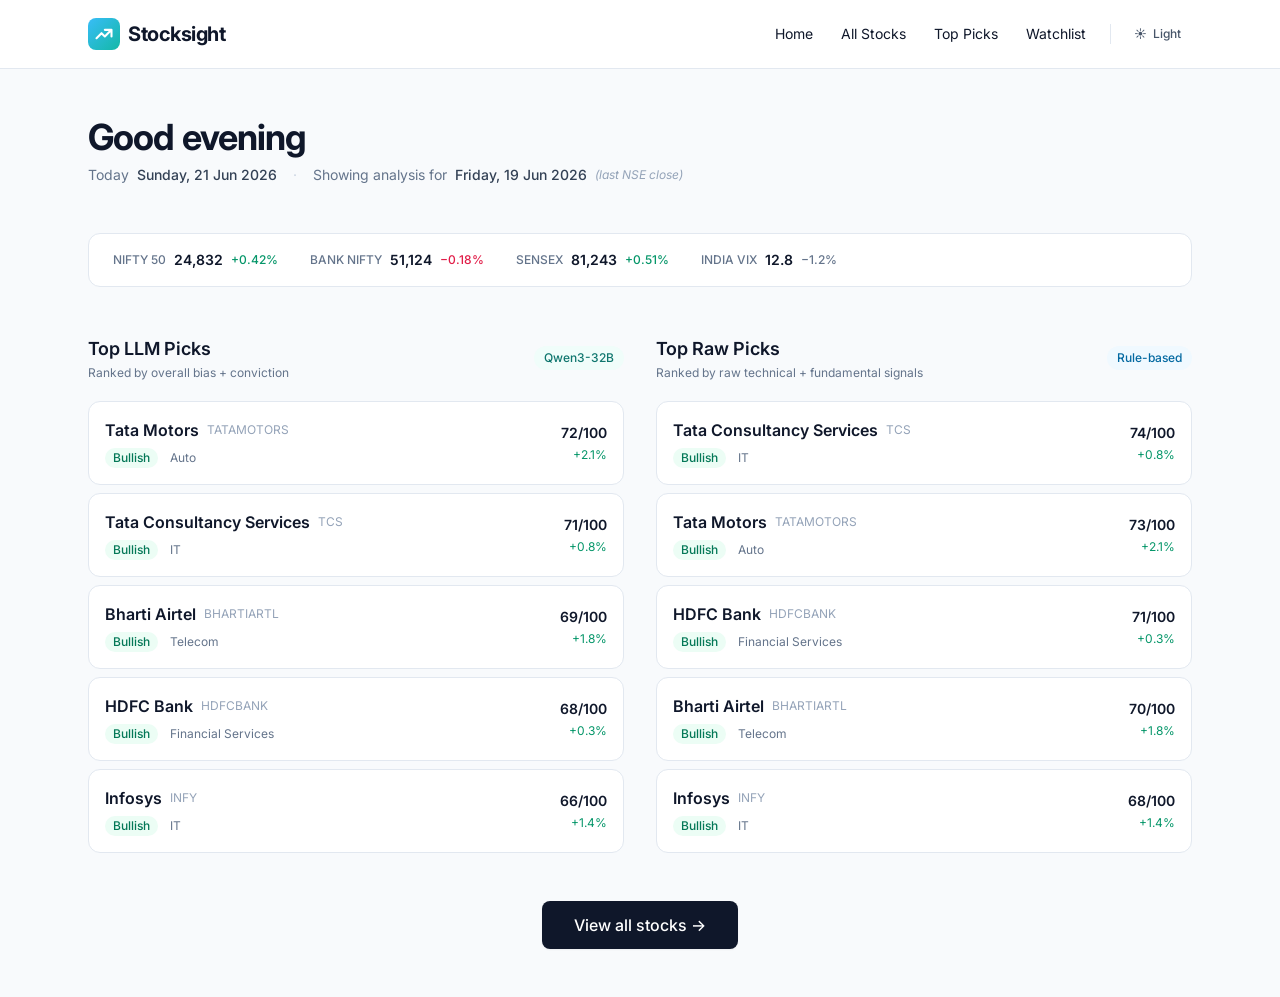
==== frontend/styles/stock-analyzer-mock.html @ 0958caf1 "added api doc for backend, mock frontend, news rss feed added" ====
<!DOCTYPE html>
<html lang="en">
<head>
    <meta charset="UTF-8">
    <meta name="viewport" content="width=device-width, initial-scale=1.0">
    <title>Stocksight — Indian Stock Analysis</title>
    <!-- Tailwind Play CDN, vendored locally so the page never depends on the network at runtime.
         A remote CDN that fails to load (offline / ad-blocker / hiccup) makes every utility class
         a no-op and the whole page renders unstyled. Local file = always available; the onerror
         falls back to the remote CDN only if the vendored copy is ever missing. -->
    <script src="vendor/tailwind.play.js"
            onerror="this.onerror=null;var s=document.createElement('script');s.src='https://cdn.tailwindcss.com';document.head.appendChild(s);"></script>
    <link href="https://fonts.googleapis.com/css2?family=Inter:wght@400;500;600;700;800&display=swap" rel="stylesheet">
    <style>
        body { font-family: 'Inter', -apple-system, BlinkMacSystemFont, sans-serif; transition: background-color 0.2s ease, color 0.2s ease; }
        .drawer-enter { transform: translateX(100%); }
        .drawer-active { transform: translateX(0); transition: transform 0.25s ease-out; }
        ::-webkit-scrollbar { width: 6px; }
        ::-webkit-scrollbar-thumb { background: #cbd5e1; border-radius: 3px; }

        /* ============================================================
           THEME: DARK
           ============================================================ */
        body.dark { background-color: #0b1220 !important; color: #e2e8f0 !important; }
        body.dark .bg-white          { background-color: #161e2e !important; }
        body.dark .bg-slate-50       { background-color: #0b1220 !important; }
        body.dark .bg-slate-50\/50   { background-color: #161e2e !important; }
        body.dark .bg-slate-100      { background-color: #1e293b !important; }
        body.dark .bg-sky-50         { background-color: rgba(14,165,233,.10) !important; }
        body.dark .bg-sky-50\/50     { background-color: rgba(14,165,233,.06) !important; }
        body.dark .bg-teal-50        { background-color: rgba(20,184,166,.10) !important; }
        body.dark .bg-emerald-50     { background-color: rgba(16,185,129,.12) !important; }
        body.dark .bg-emerald-50\/60 { background-color: rgba(16,185,129,.08) !important; }
        body.dark .bg-rose-50        { background-color: rgba(244,63,94,.12) !important; }
        body.dark .bg-rose-50\/60    { background-color: rgba(244,63,94,.08) !important; }
        body.dark .bg-amber-50       { background-color: rgba(251,191,36,.12) !important; }
        body.dark .bg-amber-50\/50   { background-color: rgba(251,191,36,.08) !important; }
        body.dark .bg-gradient-to-br.from-sky-50, body.dark .bg-gradient-to-r.from-sky-50 { background-image: linear-gradient(to bottom right, rgba(14,165,233,.10), rgba(20,184,166,.10)) !important; }

        body.dark .text-slate-900    { color: #f1f5f9 !important; }
        body.dark .text-slate-700    { color: #cbd5e1 !important; }
        body.dark .text-slate-600    { color: #94a3b8 !important; }
        body.dark .text-slate-500    { color: #94a3b8 !important; }
        body.dark .text-slate-400    { color: #64748b !important; }
        body.dark .text-sky-700      { color: #38bdf8 !important; }
        body.dark .text-sky-600      { color: #38bdf8 !important; }
        body.dark .text-teal-700     { color: #2dd4bf !important; }
        body.dark .text-emerald-700  { color: #34d399 !important; }
        body.dark .text-emerald-600  { color: #34d399 !important; }
        body.dark .text-rose-700     { color: #fb7185 !important; }
        body.dark .text-rose-600     { color: #fb7185 !important; }
        body.dark .text-rose-500     { color: #fb7185 !important; }
        body.dark .text-amber-700    { color: #fcd34d !important; }
        body.dark .text-amber-600    { color: #fcd34d !important; }

        body.dark .border-slate-200  { border-color: #2d3a52 !important; }
        body.dark .border-slate-100  { border-color: #1e293b !important; }
        body.dark .border-slate-300  { border-color: #475569 !important; }
        body.dark .border-sky-200    { border-color: #0369a1 !important; }
        body.dark .border-sky-100    { border-color: #075985 !important; }
        body.dark .border-emerald-200, body.dark .border-emerald-300 { border-color: #047857 !important; }
        body.dark .border-rose-200, body.dark .border-rose-300       { border-color: #be123c !important; }
        body.dark .border-amber-200, body.dark .border-amber-300     { border-color: #b45309 !important; }
        body.dark .border-amber-100  { border-color: #78350f !important; }

        body.dark .bg-slate-900      { background-color: #0f172a !important; }
        body.dark .hover\:bg-slate-100:hover { background-color: #1e293b !important; }
        body.dark .hover\:border-sky-300:hover { border-color: #38bdf8 !important; }
        body.dark ::-webkit-scrollbar-thumb { background: #475569; }
        body.dark code { background-color: #1e293b !important; color: #e2e8f0 !important; }

        /* ============================================================
           THEME: SEPIA
           ============================================================ */
        body.sepia { background-color: #f4ecd8 !important; color: #3e2f1d !important; }
        body.sepia .bg-white         { background-color: #faf4e1 !important; }
        body.sepia .bg-slate-50      { background-color: #efe5cb !important; }
        body.sepia .bg-slate-50\/50  { background-color: #ede2c5 !important; }
        body.sepia .bg-slate-100     { background-color: #e6d9b7 !important; }
        body.sepia .bg-sky-50        { background-color: #e9ddc4 !important; }
        body.sepia .bg-sky-50\/50    { background-color: #ede2c5 !important; }
        body.sepia .bg-teal-50       { background-color: #e3dab5 !important; }

        body.sepia .text-slate-900   { color: #3e2f1d !important; }
        body.sepia .text-slate-700   { color: #5c4429 !important; }
        body.sepia .text-slate-600   { color: #7a5d3a !important; }
        body.sepia .text-slate-500   { color: #8b6f4a !important; }
        body.sepia .text-slate-400   { color: #a08660 !important; }
        body.sepia .text-sky-700     { color: #8b6914 !important; }
        body.sepia .text-sky-600     { color: #8b6914 !important; }
        body.sepia .text-teal-700    { color: #856b3e !important; }

        body.sepia .border-slate-200 { border-color: #d4c5a0 !important; }
        body.sepia .border-slate-100 { border-color: #e2d6b3 !important; }
        body.sepia .border-slate-300 { border-color: #b8a37a !important; }
        body.sepia .border-sky-200   { border-color: #b8a37a !important; }
        body.sepia .border-sky-100   { border-color: #c8b890 !important; }

        body.sepia .bg-slate-900     { background-color: #5c4429 !important; }
        body.sepia .hover\:bg-slate-100:hover { background-color: #e6d9b7 !important; }
        body.sepia ::-webkit-scrollbar-thumb { background: #b8a37a; }

        /* Theme toggle button itself */
        .theme-btn { display: inline-flex; align-items: center; gap: 6px; padding: 6px 10px; border-radius: 8px; font-size: 12px; font-weight: 500; cursor: pointer; transition: all 0.2s; border: 1px solid transparent; }
        .theme-btn:hover { background-color: rgba(100,116,139,.10); }
        body.dark .theme-btn { color: #e2e8f0; }
        body.sepia .theme-btn { color: #5c4429; }

        /* ============================================================
           HOLD-DURATION PILL + "Why hold this long?" popover
           ============================================================ */
        .hold-pill {
            display: inline-flex; align-items: center; cursor: pointer; user-select: none;
            font-size: 11px; font-weight: 600; line-height: 1;
            padding: 4px 8px; border-radius: 9999px;
            color: #475569; background-color: #f1f5f9; border: 1px solid #e2e8f0;
            transition: background-color .15s ease, border-color .15s ease, color .15s ease;
        }
        .hold-pill:hover { background-color: #e2e8f0; border-color: #cbd5e1; color: #1e293b; }
        /* Tiny inline variant for the history table */
        .hold-pill-mini { padding: 1px 5px; font-size: 10px; font-weight: 700; border-radius: 6px; }

        /* Clickable Combined action chip (keeps its own colour classes, adds an affordance) */
        .combo-chip { cursor: pointer; transition: filter .15s ease, box-shadow .15s ease; }
        .combo-chip:hover { filter: brightness(.97); box-shadow: 0 0 0 2px rgba(56,189,248,.30); }
        body.dark .combo-chip:hover { filter: brightness(1.12); }

        body.dark  .hold-pill { color: #94a3b8; background-color: #1e293b; border-color: #2d3a52; }
        body.dark  .hold-pill:hover { background-color: #2d3a52; border-color: #475569; color: #e2e8f0; }
        body.sepia .hold-pill { color: #7a5d3a; background-color: #e6d9b7; border-color: #d4c5a0; }
        body.sepia .hold-pill:hover { background-color: #ddcca3; border-color: #b8a37a; color: #3e2f1d; }

        #hold-popover {
            width: 16rem; background-color: #ffffff; color: #334155;
            border: 1px solid #e2e8f0; border-radius: 12px;
            box-shadow: 0 12px 32px rgba(15,23,42,.22);
        }
        body.dark  #hold-popover { background-color: #161e2e; color: #cbd5e1; border-color: #2d3a52; box-shadow: 0 12px 32px rgba(0,0,0,.5); }
        body.sepia #hold-popover { background-color: #faf4e1; color: #5c4429; border-color: #d4c5a0; box-shadow: 0 12px 32px rgba(92,68,41,.2); }
        #hold-popover .hp-title  { color: #0f172a; }
        body.dark  #hold-popover .hp-title { color: #f1f5f9; }
        body.sepia #hold-popover .hp-title { color: #3e2f1d; }
        #hold-popover .hp-label  { color: #0284c7; }
        body.dark  #hold-popover .hp-label { color: #38bdf8; }
        body.sepia #hold-popover .hp-label { color: #8b6914; }
        #hold-popover .hp-close  { color: #94a3b8; cursor: pointer; }
        #hold-popover .hp-close:hover { color: inherit; }
    </style>
</head>
<body class="bg-slate-50 text-slate-900 antialiased">

    <!-- ============== HEADER ============== -->
    <header class="bg-white border-b border-slate-200 sticky top-0 z-30">
        <div class="max-w-6xl mx-auto px-6 py-4 flex justify-between items-center">
            <div class="flex items-center gap-2 cursor-pointer" onclick="showHome()">
                <div class="w-8 h-8 bg-gradient-to-br from-sky-400 to-teal-500 rounded-lg flex items-center justify-center">
                    <svg xmlns="http://www.w3.org/2000/svg" class="h-5 w-5 text-white" fill="none" viewBox="0 0 24 24" stroke="currentColor" stroke-width="2.5">
                        <path stroke-linecap="round" stroke-linejoin="round" d="M13 7h8m0 0v8m0-8l-8 8-4-4-6 6"/>
                    </svg>
                </div>
                <span class="text-xl font-bold tracking-tight">Stocksight</span>
            </div>
            <nav class="flex items-center gap-1 text-sm">
                <a onclick="showHome()" class="px-3 py-2 rounded-md hover:bg-slate-100 cursor-pointer">Home</a>
                <a onclick="showAllStocks()" class="px-3 py-2 rounded-md hover:bg-slate-100 cursor-pointer">All Stocks</a>
                <a onclick="showTopRecs()" class="px-3 py-2 rounded-md hover:bg-slate-100 cursor-pointer">Top Picks</a>
                <a onclick="showWatchlist()" class="px-3 py-2 rounded-md hover:bg-slate-100 cursor-pointer">Watchlist</a>
                <span class="w-px h-5 bg-slate-200 mx-2"></span>
                <button id="theme-btn" onclick="cycleTheme()" class="theme-btn text-slate-600" title="Cycle theme: light → dark → sepia">
                    <span id="theme-icon">☀</span>
                    <span id="theme-label">Light</span>
                </button>
            </nav>
        </div>
    </header>

    <!-- ============== HOME VIEW ============== -->
    <main id="home-view" class="max-w-6xl mx-auto px-6 py-12">

        <!-- Greeting -->
        <div class="mb-12">
            <h1 class="text-4xl font-bold tracking-tight mb-2">Good evening</h1>
            <!-- Two distinct dates: when the user is viewing vs the trading day the analysis covers -->
            <div class="flex flex-wrap items-center gap-x-2 gap-y-1 text-sm text-slate-500">
                <span>Today</span>
                <span class="font-medium text-slate-700">Sunday, 21 Jun 2026</span>
                <span class="mx-2 text-slate-300">·</span>
                <span>Showing analysis for</span>
                <span class="font-medium text-slate-700">Friday, 19 Jun 2026</span>
                <span class="text-xs text-slate-400 italic">(last NSE close)</span>
            </div>
        </div>

        <!-- Market snapshot strip -->
        <div class="bg-white border border-slate-200 rounded-xl px-6 py-4 mb-12 flex items-center gap-8 overflow-x-auto">
            <div class="flex items-center gap-2 whitespace-nowrap">
                <span class="text-xs font-medium text-slate-500">NIFTY 50</span>
                <span class="text-sm font-semibold">24,832</span>
                <span class="text-xs font-medium text-emerald-600">+0.42%</span>
            </div>
            <div class="flex items-center gap-2 whitespace-nowrap">
                <span class="text-xs font-medium text-slate-500">BANK NIFTY</span>
                <span class="text-sm font-semibold">51,124</span>
                <span class="text-xs font-medium text-rose-600">−0.18%</span>
            </div>
            <div class="flex items-center gap-2 whitespace-nowrap">
                <span class="text-xs font-medium text-slate-500">SENSEX</span>
                <span class="text-sm font-semibold">81,243</span>
                <span class="text-xs font-medium text-emerald-600">+0.51%</span>
            </div>
            <div class="flex items-center gap-2 whitespace-nowrap">
                <span class="text-xs font-medium text-slate-500">INDIA VIX</span>
                <span class="text-sm font-semibold">12.8</span>
                <span class="text-xs font-medium text-slate-500">−1.2%</span>
            </div>
        </div>

        <!-- Two columns: LLM picks + Python picks -->
        <div class="grid md:grid-cols-2 gap-8 mb-12">

            <!-- TOP LLM PICKS -->
            <section>
                <div class="flex items-center justify-between mb-5">
                    <div>
                        <h2 class="text-lg font-semibold">Top LLM Picks</h2>
                        <p class="text-xs text-slate-500 mt-0.5">Ranked by overall bias + conviction</p>
                    </div>
                    <span class="text-xs font-medium text-teal-700 bg-teal-50 px-2.5 py-1 rounded-full">Qwen3-32B</span>
                </div>
                <div id="llm-picks-list" class="space-y-2"></div>
            </section>

            <!-- TOP RAW PICKS -->
            <section>
                <div class="flex items-center justify-between mb-5">
                    <div>
                        <h2 class="text-lg font-semibold">Top Raw Picks</h2>
                        <p class="text-xs text-slate-500 mt-0.5">Ranked by raw technical + fundamental signals</p>
                    </div>
                    <span class="text-xs font-medium text-sky-700 bg-sky-50 px-2.5 py-1 rounded-full">Rule-based</span>
                </div>
                <div id="python-picks-list" class="space-y-2"></div>
            </section>
        </div>

        <!-- View All Stocks CTA -->
        <div class="text-center">
            <button onclick="showAllStocks()" class="px-8 py-3 bg-slate-900 hover:bg-slate-800 text-white font-medium rounded-lg transition shadow-sm">
                View all stocks →
            </button>
        </div>

    </main>

    <!-- ============== ALL STOCKS VIEW ============== -->
    <main id="all-stocks-view" class="hidden max-w-6xl mx-auto px-6 py-12">

        <div class="mb-8">
            <button onclick="showHome()" class="text-sm text-slate-500 hover:text-slate-900 mb-3 flex items-center gap-1">
                ← Back to home
            </button>
            <div class="flex items-end justify-between flex-wrap gap-4">
                <div>
                    <h1 class="text-3xl font-bold tracking-tight">All Stocks</h1>
                    <p class="text-slate-500 text-sm mt-1">NIFTY 500 · 487 stocks tracked</p>
                </div>
                <div class="flex items-center gap-3">
                    <input type="search" placeholder="Search stocks…"
                        class="px-4 py-2 border border-slate-200 rounded-lg text-sm w-56 focus:outline-none focus:ring-2 focus:ring-sky-300 focus:border-sky-300">
                    <select class="px-3 py-2 border border-slate-200 rounded-lg text-sm bg-white focus:outline-none focus:ring-2 focus:ring-sky-300">
                        <option>All sectors</option>
                        <option>Energy</option>
                        <option>IT</option>
                        <option>Financial Services</option>
                        <option>FMCG</option>
                        <option>Auto</option>
                    </select>
                </div>
            </div>
        </div>

        <div id="all-stocks-grid" class="grid grid-cols-1 sm:grid-cols-2 md:grid-cols-3 lg:grid-cols-4 gap-4"></div>
    </main>

    <!-- ============== RECOMMENDATIONS VIEW (Top Picks + Active Calls tabs) ============== -->
    <main id="top-recs-view" class="hidden max-w-6xl mx-auto px-6 py-12">
        <div class="mb-6">
            <button onclick="showHome()" class="text-sm text-slate-500 hover:text-slate-900 mb-3 flex items-center gap-1">
                ← Back to home
            </button>
            <div class="flex items-end justify-between flex-wrap gap-4">
                <div>
                    <h1 class="text-3xl font-bold tracking-tight">Recommendations</h1>
                    <p class="text-slate-500 text-sm mt-1">System picks where Python and LLM converge — refreshed nightly</p>
                </div>
                <span class="text-xs font-medium text-teal-700 bg-teal-50 px-3 py-1.5 rounded-full">21 Jun 2026</span>
            </div>
        </div>

        <!-- Tab nav -->
        <div class="flex items-center gap-1 mb-6 border-b border-slate-200">
            <button id="tab-top-picks" onclick="showTopRecsTab('top-picks')" class="px-4 py-2.5 text-sm font-medium border-b-2 border-sky-500 text-sky-600 -mb-px transition">
                Today's Top Picks
                <span class="ml-1 text-xs text-slate-400">10</span>
            </button>
            <button id="tab-active-calls" onclick="showTopRecsTab('active-calls')" class="px-4 py-2.5 text-sm font-medium border-b-2 border-transparent text-slate-500 hover:text-slate-700 -mb-px transition">
                Active Calls
                <span id="active-count" class="ml-1 text-xs text-slate-400">—</span>
            </button>
        </div>

        <!-- Top Picks tab content -->
        <div id="top-picks-content">
            <div class="bg-gradient-to-r from-sky-50 to-teal-50 border border-sky-100 rounded-xl px-5 py-4 mb-6 text-sm text-slate-700 flex items-start gap-3">
                <svg xmlns="http://www.w3.org/2000/svg" class="h-5 w-5 text-sky-600 shrink-0 mt-0.5" fill="none" viewBox="0 0 24 24" stroke="currentColor" stroke-width="2"><path stroke-linecap="round" stroke-linejoin="round" d="M13 16h-1v-4h-1m1-4h.01M21 12a9 9 0 11-18 0 9 9 0 0118 0z"/></svg>
                <div>
                    <span class="font-semibold">How these are selected:</span> Combined score &gt; 65 with both Python and LLM agreeing on BUY. Filtered across all market caps — large, mid, and small.
                </div>
            </div>
            <div id="top-recs-list" class="space-y-3"></div>
        </div>

        <!-- Active Calls tab content -->
        <div id="active-calls-content" class="hidden">
            <div class="bg-gradient-to-r from-amber-50 to-orange-50 border border-amber-100 rounded-xl px-5 py-4 mb-6 text-sm text-slate-700 flex items-start gap-3">
                <svg xmlns="http://www.w3.org/2000/svg" class="h-5 w-5 text-amber-600 shrink-0 mt-0.5" fill="none" viewBox="0 0 24 24" stroke="currentColor" stroke-width="2"><path stroke-linecap="round" stroke-linejoin="round" d="M12 8v4m0 4h.01M21 12a9 9 0 11-18 0 9 9 0 0118 0z"/></svg>
                <div>
                    <span class="font-semibold">Active Calls:</span> Open BUY/SELL recommendations from previous days still within their hold window. Click any row to see the original analysis.
                </div>
            </div>
            <div class="bg-white border border-slate-200 rounded-xl overflow-hidden">
                <div class="grid grid-cols-12 gap-4 px-5 py-3 bg-slate-50 border-b border-slate-200 text-xs font-medium text-slate-500 uppercase tracking-wide">
                    <div class="col-span-4">Stock</div>
                    <div class="col-span-2">Action</div>
                    <div class="col-span-2">Horizon</div>
                    <div class="col-span-2">Days left</div>
                    <div class="col-span-2 text-right">Since entry</div>
                </div>
                <div id="active-recs-list"></div>
            </div>
        </div>
    </main>

    <!-- ============== WATCHLIST VIEW ============== -->
    <main id="watchlist-view" class="hidden max-w-6xl mx-auto px-6 py-12">
        <div class="mb-8">
            <button onclick="showHome()" class="text-sm text-slate-500 hover:text-slate-900 mb-3 flex items-center gap-1">
                ← Back to home
            </button>
            <div class="flex items-end justify-between flex-wrap gap-4">
                <div>
                    <h1 class="text-3xl font-bold tracking-tight">My Watchlist</h1>
                    <p class="text-slate-500 text-sm mt-1">5 positions · updated 21 Jun 2026</p>
                </div>
                <button onclick="openAddToWatchlist()" class="px-4 py-2 border border-slate-200 hover:border-slate-300 text-slate-700 text-sm font-medium rounded-lg transition">
                    + Add stock
                </button>
            </div>
        </div>

        <!-- ⚙️ Build notes — internal reminder, remove before launch -->
        <div class="bg-amber-50 border-2 border-dashed border-amber-300 rounded-xl px-5 py-4 mb-6 text-sm text-slate-800">
            <div class="flex items-center gap-2 mb-2">
                <span class="text-amber-700 font-bold">📌 BUILD NOTES (internal)</span>
                <span class="text-xs text-amber-600">— remove before launch</span>
            </div>
            <p class="text-slate-600 mb-2 text-xs italic">What needs to be built for the Watchlist module:</p>
            <ul class="text-sm space-y-1.5 ml-1">
                <li><span class="text-amber-700 mr-2">●</span><b>Backend:</b> <code class="bg-amber-100 px-1.5 py-0.5 rounded text-xs">user_holdings</code> table (symbol, entry_price, entry_date, qty, user_id) + auth-gated <code class="bg-amber-100 px-1.5 py-0.5 rounded text-xs">GET /user/watchlist</code> endpoint</li>
                <li><span class="text-amber-700 mr-2">●</span><b>Personalization:</b> Python <code class="bg-amber-100 px-1.5 py-0.5 rounded text-xs">personalized_advice()</code> function — deterministic, runs at read time, takes (global_analysis, user_holding) → personalized_action + reason</li>
                <li><span class="text-amber-700 mr-2">●</span><b>LLM context (aligned case):</b> Pull <code class="bg-amber-100 px-1.5 py-0.5 rounded text-xs">synthesis_reasoning</code> + <code class="bg-amber-100 px-1.5 py-0.5 rounded text-xs">key_risks[0]</code> from cached <code class="bg-amber-100 px-1.5 py-0.5 rounded text-xs">stock_analysis</code> — no LLM call needed</li>

                <li class="pt-2 mt-2 border-t border-amber-200"><span class="text-amber-700 mr-2">●</span><b>GATED LLM CALL (divergent case only):</b> When <code class="bg-amber-100 px-1.5 py-0.5 rounded text-xs">personalized_action ≠ llm_action</code>, the cached reasoning doesn't fit (e.g., global says BUY but user should TRIM). Run a <b>small model</b> (gpt-4o-mini / Qwen 7B class) with a custom prompt explaining the divergence.</li>
                <li class="ml-6 text-xs text-slate-600">↳ <b>Prompt inputs:</b> stock name, global analysis JSON, user holding (entry_price, entry_date, qty, pnl_pct), Python's personalized_action + reason</li>
                <li class="ml-6 text-xs text-slate-600">↳ <b>Prompt output:</b> 2–3 sentence custom rationale bridging "stock is X" with "but for you, Y because of Z"</li>
                <li class="ml-6 text-xs text-slate-600">↳ <b>Cache key:</b> <code class="bg-amber-100 px-1.5 py-0.5 rounded text-[10px]">(user_id, symbol, analysis_date, personalized_action)</code> — invalidated when action changes</li>
                <li class="ml-6 text-xs text-slate-600">↳ <b>UX:</b> Show "Computing personalized advice…" shimmer on first view, instant on cached views</li>
                <li class="ml-6 text-xs text-slate-600">↳ <b>Cost estimate:</b> ~15% of rows diverge × small-model price ≈ negligible at 1K users</li>
                <li class="ml-6 text-xs text-slate-600">↳ <b>Visual:</b> Tag divergent rows as "Custom analysis" vs aligned "From today's batch" so users know which is personalized</li>
                <li><span class="text-amber-700 mr-2">●</span><b>Add-to-watchlist flow:</b> Modal asks date + price + qty; default date = today, price = today's close</li>
                <li><span class="text-amber-700 mr-2">●</span><b>Divergence flag:</b> When personalized_action differs from global llm_action, show amber banner with explanation</li>
                <li><span class="text-amber-700 mr-2">●</span><b>Horizon bar:</b> Driven by <code class="bg-amber-100 px-1.5 py-0.5 rounded text-xs">llm_action_days_remaining</code>; turns amber ≤2 days, red when expired</li>
                <li><span class="text-amber-700 mr-2">●</span><b>Future (v2):</b> Tax-aware advice (LTCG/STCG based on entry_date), concentration check (% of portfolio), user-set target return, watchlist alerts</li>
                <li><span class="text-amber-700 mr-2">●</span><b>Disclaimers:</b> Frame all suggestions as "system suggests" not "you should". SEBI investment-advice boundary — needs disclaimer banner site-wide.</li>
            </ul>
        </div>

        <!-- Summary strip -->
        <div class="bg-white border border-slate-200 rounded-xl px-6 py-5 mb-6 grid grid-cols-2 md:grid-cols-4 gap-6">
            <div>
                <div class="text-xs text-slate-400 uppercase tracking-wide mb-1">Invested</div>
                <div class="text-lg font-semibold">₹38,460</div>
            </div>
            <div>
                <div class="text-xs text-slate-400 uppercase tracking-wide mb-1">Current Value</div>
                <div class="text-lg font-semibold">₹39,720</div>
            </div>
            <div>
                <div class="text-xs text-slate-400 uppercase tracking-wide mb-1">Unrealized P&L</div>
                <div class="text-lg font-semibold text-emerald-600">+₹1,260 (+3.3%)</div>
            </div>
            <div>
                <div class="text-xs text-slate-400 uppercase tracking-wide mb-1">Actions due</div>
                <div class="text-lg font-semibold text-amber-600">2 stocks</div>
            </div>
        </div>

        <div id="watchlist-list" class="space-y-3"></div>
    </main>

    <!-- ============== CENTERED MODAL (pick / stock detail) ============== -->
    <div id="drawer-overlay" class="hidden fixed inset-0 bg-slate-900/50 z-40 items-center justify-center p-4" onclick="closeDrawer()">
        <div onclick="event.stopPropagation()" class="bg-white rounded-2xl w-full max-w-xl max-h-[88vh] overflow-y-auto shadow-2xl relative">
            <button onclick="closeDrawer()" class="absolute top-4 right-4 z-10 w-8 h-8 flex items-center justify-center rounded-full text-slate-400 hover:text-slate-900 hover:bg-slate-100 transition" title="Close">
                <svg xmlns="http://www.w3.org/2000/svg" class="h-5 w-5" fill="none" viewBox="0 0 24 24" stroke="currentColor" stroke-width="2">
                    <path stroke-linecap="round" stroke-linejoin="round" d="M6 18L18 6M6 6l12 12"/>
                </svg>
            </button>
            <div id="drawer-content" class="p-8 pt-10"></div>
        </div>
    </div>

    <!-- ============== ADD-TO-WATCHLIST MODAL ============== -->
    <div id="add-watchlist-overlay" class="hidden fixed inset-0 bg-slate-900/40 z-[60] items-center justify-center p-4" onclick="closeAddToWatchlist()">
        <div onclick="event.stopPropagation()" class="bg-white rounded-2xl w-full max-w-md shadow-2xl">
            <div class="p-7">
                <div class="flex justify-between items-start mb-1">
                    <h2 class="text-xl font-bold tracking-tight">Add to watchlist</h2>
                    <button onclick="closeAddToWatchlist()" class="text-slate-400 hover:text-slate-900 text-xl leading-none">✕</button>
                </div>
                <p class="text-sm text-slate-500 mb-6" id="add-watchlist-stock">Stock</p>

                <form onsubmit="event.preventDefault(); confirmAddToWatchlist();" class="space-y-4">
                    <div>
                        <label class="block text-xs font-semibold text-slate-600 uppercase tracking-wide mb-1.5">Date purchased</label>
                        <input type="date" id="add-watchlist-date" value="2026-06-21" class="w-full px-3 py-2.5 border border-slate-200 rounded-lg text-sm focus:outline-none focus:ring-2 focus:ring-sky-300 focus:border-sky-300">
                        <p class="text-xs text-slate-400 mt-1">When did you buy this stock?</p>
                    </div>
                    <div>
                        <label class="block text-xs font-semibold text-slate-600 uppercase tracking-wide mb-1.5">Entry price (₹)</label>
                        <input type="number" step="0.01" id="add-watchlist-price" placeholder="e.g. 1358.50" class="w-full px-3 py-2.5 border border-slate-200 rounded-lg text-sm focus:outline-none focus:ring-2 focus:ring-sky-300 focus:border-sky-300">
                        <p class="text-xs text-slate-400 mt-1">Average price you paid per share</p>
                    </div>
                    <div>
                        <label class="block text-xs font-semibold text-slate-600 uppercase tracking-wide mb-1.5">Quantity</label>
                        <input type="number" id="add-watchlist-qty" placeholder="e.g. 5" class="w-full px-3 py-2.5 border border-slate-200 rounded-lg text-sm focus:outline-none focus:ring-2 focus:ring-sky-300 focus:border-sky-300">
                        <p class="text-xs text-slate-400 mt-1">Number of shares held</p>
                    </div>

                    <div class="bg-slate-50 border border-slate-200 rounded-lg p-3 text-xs text-slate-600">
                        <span class="font-semibold">Why we ask:</span> Your entry price and date drive personalized advice — whether to hold, trim, or sell based on your specific P&L and tax situation.
                    </div>

                    <div class="flex gap-3 pt-2">
                        <button type="button" onclick="closeAddToWatchlist()" class="flex-1 px-4 py-2.5 border border-slate-200 hover:border-slate-300 text-slate-700 text-sm font-medium rounded-lg transition">
                            Cancel
                        </button>
                        <button type="submit" class="flex-1 px-4 py-2.5 bg-slate-900 hover:bg-slate-800 text-white text-sm font-medium rounded-lg transition">
                            Add to watchlist
                        </button>
                    </div>
                </form>
            </div>
        </div>
    </div>

    <!-- ============== DIALOG (All-stocks card click) ============== -->
    <div id="dialog-overlay" class="hidden fixed inset-0 bg-slate-900/40 z-40 items-center justify-center p-4" onclick="closeDialog()">
        <div onclick="event.stopPropagation()" class="bg-white rounded-2xl w-full max-w-2xl max-h-[85vh] overflow-y-auto shadow-2xl">
            <div id="dialog-content" class="p-8"></div>
        </div>
    </div>

    <!-- ============== Reasoning popover (LLM-card hold pill + history Combined chip) ============== -->
    <div id="hold-popover" class="hidden fixed z-[80] p-4" onclick="event.stopPropagation()">
        <div class="flex items-start justify-between gap-3 mb-2">
            <h4 id="hold-popover-title" class="hp-title text-xs font-bold uppercase tracking-wide">Why hold this long?</h4>
            <button onclick="closeHoldPopover()" class="hp-close text-sm leading-none" title="Close" aria-label="Close">✕</button>
        </div>
        <div id="hold-popover-body"></div>
    </div>

    <!-- ============== MOCK DATA + JAVASCRIPT ============== -->
    <script>
        // ----- Mock stock data -----
        const stocks = [
            {symbol:'RELIANCE.NS', name:'Reliance Industries', sector:'Energy', industry:'Oil & Gas Refining & Marketing', price:1358, change:-1.4, llmBias:'Mixed', llmScore:0.52, llmAction:'HOLD', pythonScore:58, summary:'Conglomerate spanning hydrocarbons, retail, digital services, and media. India’s largest private-sector company by revenue.', promoter:'Mukesh Ambani', employees:389000, founded:1966, marketCap:'18.4L Cr', isin:'INE002A01018'},
            {symbol:'TCS.NS', name:'Tata Consultancy Services', sector:'IT', industry:'Information Technology Services', price:3987, change:0.8, llmBias:'Bullish', llmScore:0.71, llmAction:'BUY', pythonScore:74, summary:'India’s largest IT services company, providing consulting, technology, and business solutions globally.', promoter:'Tata Group', employees:614000, founded:1968, marketCap:'14.4L Cr', isin:'INE467B01029'},
            {symbol:'HDFCBANK.NS', name:'HDFC Bank', sector:'Financial Services', industry:'Private Sector Bank', price:1672, change:0.3, llmBias:'Bullish', llmScore:0.68, llmAction:'BUY', pythonScore:71, summary:'India’s largest private sector bank by assets, offering retail and corporate banking, loans, and credit cards.', promoter:'Public (no promoter)', employees:177000, founded:1994, marketCap:'12.7L Cr', isin:'INE040A01034'},
            {symbol:'INFY.NS', name:'Infosys', sector:'IT', industry:'Information Technology Services', price:1782, change:1.4, llmBias:'Bullish', llmScore:0.66, llmAction:'BUY', pythonScore:68, summary:'Global IT services and consulting company. Second-largest Indian IT services exporter.', promoter:'Public (no promoter)', employees:336000, founded:1981, marketCap:'7.4L Cr', isin:'INE009A01021'},
            {symbol:'ICICIBANK.NS', name:'ICICI Bank', sector:'Financial Services', industry:'Private Sector Bank', price:1245, change:0.7, llmBias:'Bullish', llmScore:0.64, llmAction:'BUY', pythonScore:66, summary:'Second largest private sector bank in India, providing retail, corporate, and rural banking services.', promoter:'Public (no promoter)', employees:130000, founded:1994, marketCap:'8.7L Cr', isin:'INE090A01021'},
            {symbol:'ITC.NS', name:'ITC Limited', sector:'FMCG', industry:'Diversified FMCG', price:472, change:-0.2, llmBias:'Mixed', llmScore:0.54, llmAction:'HOLD', pythonScore:55, summary:'Diversified conglomerate with leading positions in cigarettes, FMCG, hotels, paperboards, and agribusiness.', promoter:'British American Tobacco (29%)', employees:36500, founded:1910, marketCap:'5.9L Cr', isin:'INE154A01025'},
            {symbol:'HINDUNILVR.NS', name:'Hindustan Unilever', sector:'FMCG', industry:'Personal Products', price:2487, change:0.4, llmBias:'Neutral', llmScore:0.51, llmAction:'HOLD', pythonScore:52, summary:'India’s largest FMCG company, manufacturing personal care, home care, and food products.', promoter:'Unilever PLC (61.9%)', employees:21000, founded:1933, marketCap:'5.8L Cr', isin:'INE030A01027'},
            {symbol:'BHARTIARTL.NS', name:'Bharti Airtel', sector:'Telecom', industry:'Telecom Services', price:1567, change:1.8, llmBias:'Bullish', llmScore:0.69, llmAction:'BUY', pythonScore:70, summary:'India’s second-largest telecom operator and a leading global player with operations in 17 countries.', promoter:'Sunil Bharti Mittal (35.8%)', employees:25000, founded:1995, marketCap:'9.1L Cr', isin:'INE397D01024'},
            {symbol:'KOTAKBANK.NS', name:'Kotak Mahindra Bank', sector:'Financial Services', industry:'Private Sector Bank', price:1748, change:-0.5, llmBias:'Neutral', llmScore:0.48, llmAction:'HOLD', pythonScore:51, summary:'Private sector bank offering banking, investment banking, asset management, and broking services.', promoter:'Uday Kotak (25.7%)', employees:108000, founded:2003, marketCap:'3.5L Cr', isin:'INE237A01028'},
            {symbol:'LT.NS', name:'Larsen & Toubro', sector:'Construction', industry:'Engineering, Construction & Infra', price:3562, change:0.6, llmBias:'Bullish', llmScore:0.62, llmAction:'BUY', pythonScore:64, summary:'India’s largest engineering and construction conglomerate. Operates across heavy engineering, infra, and IT services.', promoter:'Public (no promoter)', employees:84000, founded:1938, marketCap:'4.9L Cr', isin:'INE018A01030'},
            {symbol:'MARUTI.NS', name:'Maruti Suzuki', sector:'Auto', industry:'Passenger Vehicles', price:11842, change:-0.9, llmBias:'Mixed', llmScore:0.46, llmAction:'NEUTRAL', pythonScore:48, summary:'India’s largest passenger car manufacturer. Subsidiary of Suzuki Motor Corporation, Japan.', promoter:'Suzuki Motor Corp (56.4%)', employees:34000, founded:1981, marketCap:'3.7L Cr', isin:'INE585B01010'},
            {symbol:'AXISBANK.NS', name:'Axis Bank', sector:'Financial Services', industry:'Private Sector Bank', price:1138, change:0.2, llmBias:'Neutral', llmScore:0.50, llmAction:'HOLD', pythonScore:54, summary:'Third largest private sector bank in India, offering financial services to retail, corporate, and SME customers.', promoter:'Public (no promoter)', employees:91000, founded:1993, marketCap:'3.5L Cr', isin:'INE238A01034'},
            {symbol:'WIPRO.NS', name:'Wipro', sector:'IT', industry:'Information Technology Services', price:524, change:-1.2, llmBias:'Bearish', llmScore:0.32, llmAction:'SELL', pythonScore:36, summary:'Global IT, consulting, and business process services company. Part of the Azim Premji-led Wipro group.', promoter:'Azim Premji & affiliates (72.9%)', employees:233000, founded:1945, marketCap:'2.7L Cr', isin:'INE075A01022'},
            {symbol:'SUNPHARMA.NS', name:'Sun Pharmaceutical', sector:'Pharma', industry:'Pharmaceuticals', price:1823, change:1.1, llmBias:'Bullish', llmScore:0.65, llmAction:'BUY', pythonScore:67, summary:'India’s largest pharmaceutical company and the world’s fifth-largest specialty generic pharma company.', promoter:'Dilip Shanghvi & affiliates (54.5%)', employees:38000, founded:1983, marketCap:'4.4L Cr', isin:'INE044A01036'},
            {symbol:'ASIANPAINT.NS', name:'Asian Paints', sector:'Consumer', industry:'Paints', price:2734, change:-0.3, llmBias:'Neutral', llmScore:0.49, llmAction:'HOLD', pythonScore:52, summary:'India’s largest paint company and the world’s 10th largest. Markets decorative coatings, industrial coatings, and bath fittings.', promoter:'Asian Paints (Group) (52.6%)', employees:8000, founded:1942, marketCap:'2.6L Cr', isin:'INE021A01026'},
            {symbol:'TATAMOTORS.NS', name:'Tata Motors', sector:'Auto', industry:'Commercial & Passenger Vehicles', price:782, change:2.1, llmBias:'Bullish', llmScore:0.72, llmAction:'BUY', pythonScore:73, summary:'India’s largest auto company by revenue. Owns Jaguar Land Rover and is a leader in EVs in India.', promoter:'Tata Group (46.4%)', employees:81000, founded:1945, marketCap:'2.9L Cr', isin:'INE155A01022'},
        ];

        // ----- Hold-duration metadata (LLM only) -----
        // Mirrors the LLM analysis JSON fields: hold_duration_days / hold_duration_label / hold_duration_reason.
        // Only meaningful when the LLM action is HOLD — every other action (and raw/Python analysis) leaves
        // them null, because a raw signal can't justify a time window. `days: null` = no time-bound catalyst.
        const holdDurations = {
            'RELIANCE.NS':   { days: 11,   label: '1–2 weeks',    reason: 'Hold through Q1 earnings on 3 Jul; re-evaluate the ₹1,434 breakout once the print lands.' },
            'ITC.NS':        { days: 3,    label: '~3 days',      reason: 'Holding above the 20D EMA near ₹468; re-check if it breaks ₹465 support.' },
            'HINDUNILVR.NS': { days: 5,    label: '~5 days',      reason: 'Range-bound between ₹2,460 support and ₹2,540 resistance; wait for a volume-backed breakout.' },
            'AXISBANK.NS':   { days: 2,    label: '~2 days',      reason: 'Momentum fading into monthly expiry; reassess after F&O settlement on 26 Jun.' },
            'ASIANPAINT.NS': { days: 7,    label: '~1 week',      reason: 'Hold above the ₹2,700 50D EMA support; re-check if input-cost news breaks the level.' },
            'KOTAKBANK.NS':  { days: null, label: 'Undetermined', reason: 'Range-bound with no near-term catalyst — re-evaluate in ~5 sessions.' },
        };
        stocks.forEach(s => {
            const h = (s.llmAction === 'HOLD') ? holdDurations[s.symbol] : null;
            s.hold_duration_days   = h ? h.days   : null;
            s.hold_duration_label  = h ? h.label  : null;
            s.hold_duration_reason = h ? h.reason : null;
        });

        const biasColor = (b) => ({
            'Bullish': 'text-emerald-700 bg-emerald-50',
            'Bearish': 'text-rose-700 bg-rose-50',
            'Mixed': 'text-amber-700 bg-amber-50',
            'Neutral': 'text-slate-600 bg-slate-100',
        }[b] || 'text-slate-600 bg-slate-100');

        const actionColor = (a) => ({
            'BUY': 'text-emerald-700 bg-emerald-50 border-emerald-200',
            'SELL': 'text-rose-700 bg-rose-50 border-rose-200',
            'HOLD': 'text-slate-600 bg-slate-50 border-slate-200',
            'NEUTRAL': 'text-slate-500 bg-slate-50 border-slate-200',
        }[a] || 'text-slate-500 bg-slate-50 border-slate-200');

        const changeColor = (c) => c >= 0 ? 'text-emerald-600' : 'text-rose-600';
        const changeSign = (c) => c >= 0 ? '+' : '';

        // ============================================================
        // Hold-duration pill + "Why hold this long?" popover (shared)
        // ============================================================
        // Escape for embedding text inside an HTML attribute (reason is read back via dataset).
        const escAttr = (v) => String(v ?? '')
            .replace(/&/g, '&amp;').replace(/"/g, '&quot;')
            .replace(/</g, '&lt;').replace(/>/g, '&gt;');

        // Build a clickable hold pill. `variant`: 'card' (LLM card) or 'mini' (history table).
        // days=null renders the "undetermined" form. Returns '' if there's no reason to show.
        function holdPill(days, label, reason, variant) {
            if (!reason) return '';
            const text = variant === 'mini'
                ? (days != null ? `· ${days}d` : '· ?')
                : (days != null ? `Hold · ~${days}d` : 'Hold · Undetermined');
            const subtitle = label || (days != null ? `~${days} days` : 'Undetermined');
            const cls = variant === 'mini' ? 'hold-pill hold-pill-mini' : 'hold-pill';
            return `<span class="${cls}" onclick="openHoldPopover(event, this)" `
                 + `data-hold-label="${escAttr(subtitle)}" data-hold-reason="${escAttr(reason)}" `
                 + `title="Why hold this long?">${text}</span>`;
        }

        // Reveal first so we can measure, then anchor near the trigger within the viewport.
        function positionHoldPopover(el) {
            const pop = document.getElementById('hold-popover');
            pop.classList.remove('hidden');
            const r = el.getBoundingClientRect();
            const pad = 12;
            const pw = pop.offsetWidth, ph = pop.offsetHeight;
            const left = Math.max(pad, Math.min(r.left, window.innerWidth - pw - pad));
            let top = r.bottom + 8;
            if (top + ph > window.innerHeight - pad) top = r.top - ph - 8; // flip above if no room below
            top = Math.max(pad, top);
            pop.style.left = left + 'px';
            pop.style.top  = top + 'px';
        }

        // Single-reason popover — used by the HOLD pill on the LLM analysis card.
        function openHoldPopover(ev, el) {
            ev.stopPropagation();
            document.getElementById('hold-popover-title').textContent = 'Why hold this long?';
            const label = el.dataset.holdLabel || '';
            document.getElementById('hold-popover-body').innerHTML =
                (label ? `<div class="hp-label text-[11px] font-semibold mb-1">${escAttr(label)}</div>` : '')
                + `<p class="text-xs leading-relaxed">${escAttr(el.dataset.holdReason || '')}</p>`;
            positionHoldPopover(el);
        }

        // Dual-reason popover — used by the Combined action chip in the history table.
        // Explains the combined call by showing the LLM reasoning AND the Raw (rule-based)
        // reasoning side by side, plus the suggested hold window when the LLM action was HOLD.
        function openComboPopover(ev, el) {
            ev.stopPropagation();
            const d = el.dataset;
            document.getElementById('hold-popover-title').textContent = `Why ${d.comboAction}?`;
            const holdLine = d.holdLabel
                ? `<div class="hp-label text-[11px] font-semibold mb-2">Suggested hold · ${escAttr(d.holdLabel)}</div>`
                : '';
            const section = (tag, act, reason) =>
                  `<div class="mb-2.5 last:mb-0">`
                + `<div class="hp-label text-[10px] font-bold uppercase tracking-widest mb-0.5">${tag} · ${escAttr(act)}</div>`
                + `<p class="text-xs leading-relaxed">${escAttr(reason)}</p>`
                + `</div>`;
            document.getElementById('hold-popover-body').innerHTML =
                holdLine
                + section('LLM', d.llmAct, d.llmReason)
                + section('Raw', d.rawAct, d.rawReason);
            positionHoldPopover(el);
        }

        function closeHoldPopover() {
            document.getElementById('hold-popover').classList.add('hidden');
        }

        // Mock reasoning sentences for a history row — LLM (narrative) vs Raw (rule-based).
        function llmReasonFor(act, s, hold) {
            if (act === 'HOLD') return (hold && hold.reason)
                ? hold.reason
                : 'Signals are mixed with no high-conviction setup — existing holders can stay put.';
            if (act === 'BUY')  return 'Bias bullish: technicals, fundamentals and news flow align, with entry near support offering favourable risk-reward.';
            if (act === 'SELL') return 'Bias bearish: price below key EMAs, momentum weak, and analyst targets being revised lower.';
            return 'Conflicting signals across technicals and fundamentals — no clear directional edge.';
        }
        function rawReasonFor(act, s) {
            if (act === 'HOLD') return 'Rule engine neutral: price hovering around the 20D EMA, RSI near 50, leverage moderate — no threshold crossed.';
            if (act === 'BUY')  return 'Rule engine bullish: price above the 20/50/200D EMAs, RSI in the 55–70 band, healthy ROCE and low debt.';
            if (act === 'SELL') return 'Rule engine bearish: price below the 20D & 50D EMA, RSI under 40, margins compressing.';
            return 'Rule thresholds give no decisive signal.';
        }
        // Close on outside-click and on Escape. The opener calls stopPropagation, so opening
        // never immediately re-closes; clicking another pill is handled by that pill's onclick.
        document.addEventListener('click', (e) => {
            const pop = document.getElementById('hold-popover');
            if (pop.classList.contains('hidden')) return;
            if (pop.contains(e.target) || e.target.closest('.hold-pill, .combo-chip')) return;
            closeHoldPopover();
        });
        document.addEventListener('keydown', (e) => { if (e.key === 'Escape') closeHoldPopover(); });

        // Synthetic hold metadata for a *past* history row (mock). Deterministic per row index
        // so the pill stays stable within a single render; index 3 exercises the undetermined case.
        function mockRowHold(s, i) {
            const opts = [
                { days: 3,    label: '~3 days',      reason: `Holding above the ₹${Math.round(s.price*0.97).toLocaleString('en-IN')} 20D EMA; re-check if it breaks.` },
                { days: 5,    label: '~5 days',      reason: `Range-bound below ₹${Math.round(s.price*1.05).toLocaleString('en-IN')} resistance; wait for a breakout.` },
                { days: 2,    label: '~2 days',      reason: 'Momentum fading into expiry; reassess after weekly settlement.' },
                { days: null, label: 'Undetermined', reason: 'Undetermined — no near-term catalyst; re-evaluate in ~5 sessions.' },
                { days: 7,    label: '~1 week',      reason: 'Hold into the next earnings print, then re-evaluate.' },
            ];
            return opts[i % opts.length];
        }

        // ----- Render home picks (LLM and Python) -----
        function renderHomePicks() {
            // LLM picks: sort by llmScore desc, take top 5
            const llmPicks = [...stocks].sort((a, b) => b.llmScore - a.llmScore).slice(0, 5);
            const pyPicks  = [...stocks].sort((a, b) => b.pythonScore - a.pythonScore).slice(0, 5);

            document.getElementById('llm-picks-list').innerHTML = llmPicks.map(s => pickCard(s, 'llm')).join('');
            document.getElementById('python-picks-list').innerHTML = pyPicks.map(s => pickCard(s, 'python')).join('');
        }

        function pickCard(s, type) {
            const score = type === 'llm' ? (s.llmScore * 100).toFixed(0) : s.pythonScore;
            const scoreLabel = type === 'llm' ? `${score}/100` : `${score}/100`;
            const drawerSource = type === 'llm' ? 'llm' : 'raw';
            return `
                <div onclick="openDrawer('${s.symbol}', '${drawerSource}')" class="bg-white border border-slate-200 hover:border-sky-300 hover:shadow-sm rounded-xl p-4 cursor-pointer transition group">
                    <div class="flex items-center justify-between">
                        <div class="min-w-0 flex-1">
                            <div class="flex items-center gap-2">
                                <span class="font-semibold text-slate-900 truncate">${s.name}</span>
                                <span class="text-xs text-slate-400">${s.symbol.replace('.NS','')}</span>
                            </div>
                            <div class="flex items-center gap-3 mt-1.5">
                                <span class="text-xs font-medium px-2 py-0.5 rounded-full ${biasColor(s.llmBias)}">${s.llmBias}</span>
                                <span class="text-xs text-slate-500">${s.sector}</span>
                            </div>
                        </div>
                        <div class="text-right ml-4">
                            <div class="text-sm font-semibold text-slate-900">${scoreLabel}</div>
                            <div class="text-xs ${changeColor(s.change)} mt-1">${changeSign(s.change)}${s.change}%</div>
                        </div>
                    </div>
                </div>
            `;
        }

        // ----- Render All Stocks grid -----
        function renderAllStocks() {
            const grid = document.getElementById('all-stocks-grid');
            grid.innerHTML = stocks.map(s => `
                <div onclick="openDialog('${s.symbol}')" class="bg-white border border-slate-200 hover:border-sky-300 hover:shadow-md rounded-xl p-5 cursor-pointer transition">
                    <div class="flex items-start justify-between mb-3">
                        <div class="min-w-0 flex-1">
                            <div class="font-semibold text-slate-900 truncate">${s.name}</div>
                            <div class="text-xs text-slate-400 mt-0.5">${s.symbol.replace('.NS','')}</div>
                        </div>
                        <span class="text-xs font-medium px-2 py-0.5 rounded-full ${biasColor(s.llmBias)} shrink-0 ml-2">${s.llmBias}</span>
                    </div>
                    <div class="text-xs text-slate-500 mb-3">${s.sector} · ${s.industry}</div>
                    <div class="flex items-baseline justify-between pt-3 border-t border-slate-100">
                        <div>
                            <div class="text-lg font-semibold text-slate-900">₹${s.price.toLocaleString('en-IN')}</div>
                            <div class="text-xs ${changeColor(s.change)} mt-0.5">${changeSign(s.change)}${s.change}%</div>
                        </div>
                        <div class="text-right">
                            <div class="text-xs text-slate-400">Conviction</div>
                            <div class="text-sm font-semibold text-sky-600">${(s.llmScore*100).toFixed(0)}</div>
                        </div>
                    </div>
                </div>
            `).join('');
        }

        // ----- View switching -----
        function hideAllViews() {
            document.getElementById('home-view').classList.add('hidden');
            document.getElementById('all-stocks-view').classList.add('hidden');
            document.getElementById('top-recs-view').classList.add('hidden');
            document.getElementById('watchlist-view').classList.add('hidden');
        }
        function showAllStocks() {
            hideAllViews();
            document.getElementById('all-stocks-view').classList.remove('hidden');
            renderAllStocks();
            window.scrollTo(0, 0);
        }
        function showHome() {
            hideAllViews();
            document.getElementById('home-view').classList.remove('hidden');
            window.scrollTo(0, 0);
        }
        function showWatchlist() {
            hideAllViews();
            document.getElementById('watchlist-view').classList.remove('hidden');
            renderWatchlist();
            window.scrollTo(0, 0);
        }
        function showTopRecs() {
            hideAllViews();
            document.getElementById('top-recs-view').classList.remove('hidden');
            renderTopRecs();
            renderActiveRecs();           // populate Active Calls tab in background
            showTopRecsTab('top-picks');  // default to first tab
            window.scrollTo(0, 0);
        }

        function showTopRecsTab(tab) {
            const tabTop    = document.getElementById('tab-top-picks');
            const tabActive = document.getElementById('tab-active-calls');
            const contTop    = document.getElementById('top-picks-content');
            const contActive = document.getElementById('active-calls-content');

            // base classes for inactive
            const inactiveCls = 'px-4 py-2.5 text-sm font-medium border-b-2 border-transparent text-slate-500 hover:text-slate-700 -mb-px transition';
            const activeCls   = 'px-4 py-2.5 text-sm font-medium border-b-2 border-sky-500 text-sky-600 -mb-px transition';

            if (tab === 'top-picks') {
                tabTop.className    = activeCls;
                tabActive.className = inactiveCls;
                // re-append the count span on top picks tab
                tabTop.innerHTML    = `Today's Top Picks <span class="ml-1 text-xs text-slate-400">10</span>`;
                tabActive.innerHTML = `Active Calls <span id="active-count" class="ml-1 text-xs text-slate-400">${document.querySelectorAll('#active-recs-list > div').length}</span>`;
                contTop.classList.remove('hidden');
                contActive.classList.add('hidden');
            } else {
                tabTop.className    = inactiveCls;
                tabActive.className = activeCls;
                tabTop.innerHTML    = `Today's Top Picks <span class="ml-1 text-xs text-slate-400">10</span>`;
                tabActive.innerHTML = `Active Calls <span id="active-count" class="ml-1 text-xs text-slate-400">${document.querySelectorAll('#active-recs-list > div').length}</span>`;
                contTop.classList.add('hidden');
                contActive.classList.remove('hidden');
            }
        }

        // ----- Add-to-watchlist modal -----
        let pendingAddSymbol = null;
        function openAddToWatchlist(symbol, name, currentPrice) {
            if (symbol) {
                pendingAddSymbol = symbol;
                document.getElementById('add-watchlist-stock').textContent = `${name} · ${symbol}`;
                document.getElementById('add-watchlist-price').value = currentPrice || '';
            } else {
                pendingAddSymbol = null;
                document.getElementById('add-watchlist-stock').textContent = 'Select a stock from All Stocks first, then add it from there.';
            }
            const overlay = document.getElementById('add-watchlist-overlay');
            overlay.classList.remove('hidden');
            overlay.classList.add('flex');
        }
        function closeAddToWatchlist() {
            const overlay = document.getElementById('add-watchlist-overlay');
            overlay.classList.add('hidden');
            overlay.classList.remove('flex');
        }
        function confirmAddToWatchlist() {
            const date = document.getElementById('add-watchlist-date').value;
            const price = document.getElementById('add-watchlist-price').value;
            const qty = document.getElementById('add-watchlist-qty').value;
            // In real app: POST /user/watchlist with { symbol, entry_date, entry_price, qty }
            alert(`✓ Added to watchlist:\n${pendingAddSymbol}\nEntry: ${date} @ ₹${price}\nQty: ${qty}`);
            closeAddToWatchlist();
        }

        // ----- Render Top Recommendations -----
        // Top picks where Combined score > 65 with both Python and LLM agreeing on BUY
        const topRecNewsByStock = {
            'TCS.NS': '"TCS posts Q1 revenue ahead of estimates; deal wins at $9B in pipeline" — Moneycontrol · 4h ago',
            'TATAMOTORS.NS': '"Tata Motors crosses 250K EV sales mark; JLR margins recovering" — Economic Times · 2h ago',
            'INFY.NS': '"Infosys upgrades FY guidance; AI services revenue +34% YoY" — Bloomberg · 6h ago',
            'ICICIBANK.NS': '"ICICI Bank Q1 NIM at 4.2%; credit growth above sector avg" — BusinessLine · 1d ago',
            'BHARTIARTL.NS': '"Bharti Airtel subscriber net adds top 5M; ARPU expansion ongoing" — Mint · 3h ago',
            'SUNPHARMA.NS': '"Sun Pharma gets USFDA approval for 3 new generics; specialty pipeline strong" — Reuters · 8h ago',
            'LT.NS': '"L&T wins ₹15,000 Cr order from Indian Navy; order book at 5-yr high" — ETLegalWorld · 12h ago',
            'HDFCBANK.NS': '"HDFC Bank loan book grows 16% YoY; asset quality stable" — Moneycontrol · 5h ago',
            'RELIANCE.NS': '"Reliance Jio AGR appeal allowed; ₹2,000 Cr tax relief" — Hindustan Times · 7h ago',
            'AXISBANK.NS': '"Axis Bank loan growth accelerates; FII stake increased to 38%" — BusinessLine · 1d ago',
        };

        function renderTopRecs() {
            // Filter stocks with high combined conviction and bullish action
            const candidates = stocks.map(s => {
                const llmScore100 = Math.round(s.llmScore * 100);
                const llmAct = s.llmAction === 'BUY' ? 'BUY' : llmScore100 > 65 ? 'BUY' : 'HOLD';
                const pyAct  = s.pythonScore > 65 ? 'BUY' : s.pythonScore < 35 ? 'SELL' : 'HOLD';
                const combined = combineDecisions(pyAct, s.pythonScore, llmAct, llmScore100);
                return { ...s, combinedAction: combined.action, combinedScore: combined.score, combinedMixed: combined.mixed };
            }).filter(s =>
                (s.combinedAction === 'BUY' || s.combinedAction === 'MIXED-BUY') &&
                s.combinedScore >= 60
            ).sort((a, b) => b.combinedScore - a.combinedScore).slice(0, 10);

            document.getElementById('top-recs-list').innerHTML = candidates.map((s, idx) => `
                <div onclick="openDrawer('${s.symbol}')" class="bg-white border border-slate-200 hover:border-sky-300 hover:shadow-sm rounded-xl p-5 cursor-pointer transition">
                    <div class="grid grid-cols-12 gap-4 items-start">
                        <!-- Rank + Stock -->
                        <div class="col-span-1">
                            <div class="w-9 h-9 bg-gradient-to-br from-sky-100 to-teal-100 rounded-lg flex items-center justify-center text-sm font-bold text-sky-700">
                                #${idx + 1}
                            </div>
                        </div>
                        <div class="col-span-4">
                            <div class="font-semibold text-slate-900">${s.name}</div>
                            <div class="text-xs text-slate-400 mt-0.5">${s.symbol.replace('.NS','')} · ${s.sector}</div>
                            <div class="text-xs text-slate-500 mt-2 leading-relaxed">
                                ${topRecNewsByStock[s.symbol] || 'Latest news: positive coverage across major outlets'}
                            </div>
                        </div>
                        <!-- Combined chip -->
                        <div class="col-span-3 flex flex-col items-start gap-1">
                            <div class="flex items-center gap-1.5">
                                <span class="text-xs font-semibold px-2.5 py-1 rounded-md border ${combinedColor(s.combinedAction)}">${s.combinedAction}</span>
                                <span class="text-xs text-slate-600 font-semibold">${s.combinedScore}</span>
                            </div>
                            <span class="text-[10px] text-slate-400 uppercase tracking-wide">${s.combinedMixed ? 'Methods diverge' : 'Both methods agree'}</span>
                        </div>
                        <!-- Price -->
                        <div class="col-span-2 text-right">
                            <div class="text-lg font-semibold">₹${s.price.toLocaleString('en-IN')}</div>
                            <div class="text-xs ${changeColor(s.change)} mt-0.5">${changeSign(s.change)}${s.change}%</div>
                        </div>
                        <!-- Quick add -->
                        <div class="col-span-2 text-right">
                            <button onclick="event.stopPropagation(); openAddToWatchlist('${s.symbol}', '${s.name}', ${s.price})" class="text-xs font-medium text-sky-700 hover:text-sky-900 hover:bg-sky-50 px-3 py-1.5 rounded-md transition">
                                + Watchlist
                            </button>
                        </div>
                    </div>
                </div>
            `).join('');
        }

        // ----- Centered modal (LLM vs Raw analysis based on source) -----
        function openDrawer(symbol, source) {
            source = source || 'llm';
            const s = stocks.find(x => x.symbol === symbol);
            const content = (source === 'raw' || source === 'python')
                ? renderRawDrawer(s)
                : renderLlmDrawer(s);
            document.getElementById('drawer-content').innerHTML = content;
            const overlay = document.getElementById('drawer-overlay');
            overlay.classList.remove('hidden');
            overlay.classList.add('flex');
        }

        function closeDrawer() {
            closeHoldPopover();
            const overlay = document.getElementById('drawer-overlay');
            overlay.classList.add('hidden');
            overlay.classList.remove('flex');
        }

        // ===== LLM-focused drawer: narrative analysis from the cached LLM output =====
        function renderLlmDrawer(s) {
            // Mock LLM-derived "expected price" for the next 7-10 days
            const expectedLo = Math.round(s.price * (1 + (s.llmScore - 0.5) * 0.08 - 0.02));
            const expectedHi = Math.round(s.price * (1 + (s.llmScore - 0.5) * 0.08 + 0.03));
            return `
                <div class="text-xs text-slate-400 mb-2">${s.symbol}</div>
                <h2 class="text-2xl font-bold tracking-tight">${s.name}</h2>
                <p class="text-sm text-slate-500 mt-1 mb-6">${s.sector} · ${s.industry}</p>

                <!-- Price + expected range -->
                <div class="flex items-baseline gap-3 mb-2">
                    <span class="text-3xl font-bold">₹${s.price.toLocaleString('en-IN')}</span>
                    <span class="text-sm font-medium ${changeColor(s.change)}">${changeSign(s.change)}${s.change}% today</span>
                </div>
                <p class="text-xs text-slate-500 mb-6">Expected range (7–10d): <span class="font-semibold text-slate-700">₹${expectedLo.toLocaleString('en-IN')} – ₹${expectedHi.toLocaleString('en-IN')}</span></p>

                <!-- LLM Analysis card -->
                <div class="bg-gradient-to-br from-sky-50 to-teal-50 border border-sky-100 rounded-2xl p-5 mb-4">
                    <div class="flex items-center justify-between mb-3">
                        <span class="text-xs font-semibold text-sky-700 uppercase tracking-wide">LLM Analysis</span>
                        <span class="text-xs text-slate-500">Qwen3-32B · 21 Jun</span>
                    </div>
                    <div class="flex items-center gap-3 mb-4 flex-wrap">
                        <span class="text-xs font-medium px-2.5 py-1 rounded-full ${biasColor(s.llmBias)}">${s.llmBias}</span>
                        <span class="text-xs font-medium px-2.5 py-1 rounded border ${actionColor(s.llmAction)}">${s.llmAction}</span>
                        ${s.llmAction === 'HOLD' ? holdPill(s.hold_duration_days, s.hold_duration_label, s.hold_duration_reason, 'card') : ''}
                        <span class="text-xs text-slate-500">Conviction <span class="font-semibold text-slate-900">${(s.llmScore*100).toFixed(0)}/100</span></span>
                    </div>
                    <p class="text-sm text-slate-700 leading-relaxed">${reasoningFor(s)}</p>
                </div>

                <!-- Key risks -->
                <div class="mb-5">
                    <h3 class="text-xs font-semibold text-slate-600 uppercase tracking-wide mb-3">Key risks</h3>
                    <ul class="space-y-2 text-sm text-slate-700">
                        <li class="flex gap-2"><span class="text-slate-400">•</span><span>Earnings due in ${20 + Math.floor(Math.random()*40)} days; surprise history is mixed</span></li>
                        <li class="flex gap-2"><span class="text-slate-400">•</span><span>${s.sector} sector facing margin pressure from input costs</span></li>
                        <li class="flex gap-2"><span class="text-slate-400">•</span><span>FII flows have been net negative in the last 5 sessions</span></li>
                    </ul>
                </div>

                <div class="flex gap-3 mt-6">
                    <button onclick="openAddToWatchlist('${s.symbol}', '${s.name}', ${s.price})" class="flex-1 px-4 py-3 border border-slate-200 hover:border-slate-300 text-slate-700 font-medium rounded-lg transition">
                        + Add to watchlist
                    </button>
                    <button onclick="openDrawer('${s.symbol}', 'raw')" class="flex-1 px-4 py-3 bg-slate-900 hover:bg-slate-800 text-white font-medium rounded-lg transition">
                        View raw data →
                    </button>
                </div>
            `;
        }

        // ===== Raw drawer: deterministic numbers + rule-based interpretation =====
        function renderRawDrawer(s) {
            // Plausible raw signals derived from pythonScore (mock; real code would read from DB)
            const py = s.pythonScore;
            const rsi = Math.max(28, Math.min(78, Math.round(40 + (py - 50) * 0.6 + (Math.random() * 6 - 3))));
            const ema20  = +(s.price * (1 - (75 - py)/2000)).toFixed(2);
            const ema50  = +(s.price * (1 - (75 - py)/1200)).toFixed(2);
            const ema200 = +(s.price * (1 - (75 - py)/700)).toFixed(2);
            const atr    = +(s.price * 0.022).toFixed(2);
            const pe     = +(15 + (py - 50) * 0.4 + Math.random() * 4).toFixed(1);
            const roce   = +(8 + (py - 50) * 0.4).toFixed(1);
            const de     = +(0.2 + (75 - py) * 0.012).toFixed(2);
            const margin = +(6 + (py - 50) * 0.2).toFixed(1);
            const revGrowth = +(4 + (py - 50) * 0.4).toFixed(1);

            // Component sub-scores
            const techScore = Math.max(30, Math.min(95, py + (Math.random() * 12 - 6) | 0));
            const fundScore = Math.max(30, Math.min(95, py + (Math.random() * 12 - 6) | 0));
            const sentScore = Math.max(30, Math.min(95, py + (Math.random() * 12 - 6) | 0));

            // Helpers for interpretation badges
            const interp = (text, kind = 'neutral') => {
                const colors = {
                    bull: 'text-emerald-700 bg-emerald-50',
                    bear: 'text-rose-700 bg-rose-50',
                    neutral: 'text-slate-600 bg-slate-100',
                };
                return `<span class="text-[10px] font-medium px-1.5 py-0.5 rounded ${colors[kind]}">${text}</span>`;
            };

            // Build interpretation tags
            const rsiInterp = rsi > 70 ? interp('Overbought', 'bear')
                            : rsi < 30 ? interp('Oversold', 'bear')
                            : rsi >= 55 ? interp('Bullish', 'bull')
                            : interp('Neutral', 'neutral');
            const ema20Interp = s.price > ema20 ? interp('Above · Bullish', 'bull') : interp('Below · Bearish', 'bear');
            const ema50Interp = s.price > ema50 ? interp('Above · Bullish', 'bull') : interp('Below · Bearish', 'bear');
            const ema200Interp = s.price > ema200 ? interp('Long-term up', 'bull') : interp('Long-term down', 'bear');
            const peInterp = pe < 20 ? interp('Cheap', 'bull') : pe < 30 ? interp('Fair', 'neutral') : interp('Expensive', 'bear');
            const roceInterp = roce > 15 ? interp('High quality', 'bull') : roce > 8 ? interp('Moderate', 'neutral') : interp('Weak', 'bear');
            const deInterp = de < 0.5 ? interp('Low leverage', 'bull') : de < 1.0 ? interp('Moderate', 'neutral') : interp('Leveraged', 'bear');
            const marginInterp = margin > 12 ? interp('Strong', 'bull') : margin > 6 ? interp('Average', 'neutral') : interp('Weak', 'bear');
            const revInterp = revGrowth > 12 ? interp('Strong', 'bull') : revGrowth > 4 ? interp('Average', 'neutral') : interp('Weak', 'bear');

            // Reasoning string from the rules
            const reasoning = [
                techScore > 65 ? 'Price trades above key EMAs (20/50/200) with positive momentum.' : null,
                roce > 15 ? `ROCE of ${roce}% signals high-quality capital allocation.` : null,
                de < 0.5 ? 'Low debt-to-equity supports financial flexibility.' : null,
                margin > 12 ? `Operating margins of ${margin}% suggest pricing power.` : null,
                revGrowth > 12 ? `Revenue growth at ${revGrowth}% YoY indicates expansion.` : null,
                pe < 20 ? `PE of ${pe} is attractive relative to growth.` : null,
            ].filter(Boolean).slice(0, 3).join(' ');

            const rowHTML = (label, value, badge) => `
                <div class="grid grid-cols-12 items-center py-2.5 border-b border-slate-100 last:border-0">
                    <span class="col-span-5 text-sm text-slate-600">${label}</span>
                    <span class="col-span-3 text-sm font-semibold text-slate-900">${value}</span>
                    <span class="col-span-4 text-right">${badge}</span>
                </div>
            `;

            return `
                <div class="text-xs text-slate-400 mb-2">${s.symbol}</div>
                <h2 class="text-2xl font-bold tracking-tight">${s.name}</h2>
                <p class="text-sm text-slate-500 mt-1 mb-6">${s.sector} · ${s.industry}</p>

                <div class="flex items-baseline gap-3 mb-6">
                    <span class="text-3xl font-bold">₹${s.price.toLocaleString('en-IN')}</span>
                    <span class="text-sm font-medium ${changeColor(s.change)}">${changeSign(s.change)}${s.change}% today</span>
                </div>

                <!-- Raw Analysis card -->
                <div class="bg-white border-2 border-sky-100 rounded-2xl p-5 mb-4">
                    <div class="flex items-center justify-between mb-4">
                        <span class="text-xs font-semibold text-sky-700 uppercase tracking-wide">Raw Analysis</span>
                        <span class="text-xs text-slate-500">Rule-based · 21 Jun</span>
                    </div>

                    <!-- Technical signals -->
                    <h4 class="text-[11px] font-semibold text-slate-400 uppercase tracking-widest mb-1">Technical Signals</h4>
                    <div class="mb-4">
                        ${rowHTML('RSI (14)', rsi, rsiInterp)}
                        ${rowHTML('20D EMA', '₹' + ema20.toLocaleString('en-IN'), ema20Interp)}
                        ${rowHTML('50D EMA', '₹' + ema50.toLocaleString('en-IN'), ema50Interp)}
                        ${rowHTML('200D EMA', '₹' + ema200.toLocaleString('en-IN'), ema200Interp)}
                        ${rowHTML('ATR (14)', '₹' + atr, interp('Normal vol', 'neutral'))}
                    </div>

                    <!-- Fundamental signals -->
                    <h4 class="text-[11px] font-semibold text-slate-400 uppercase tracking-widest mb-1">Fundamental Signals</h4>
                    <div class="mb-4">
                        ${rowHTML('PE Ratio', pe + 'x', peInterp)}
                        ${rowHTML('ROCE', roce + '%', roceInterp)}
                        ${rowHTML('Debt / Equity', de + 'x', deInterp)}
                        ${rowHTML('Operating Margin', margin + '%', marginInterp)}
                        ${rowHTML('Revenue Growth YoY', revGrowth + '%', revInterp)}
                    </div>
                </div>

                <!-- Score breakdown -->
                <div class="bg-slate-50 border border-slate-200 rounded-2xl p-5 mb-4">
                    <div class="flex items-center justify-between mb-4">
                        <span class="text-xs font-semibold text-slate-600 uppercase tracking-wide">Score Breakdown</span>
                        <span class="text-xs text-slate-500">Composite</span>
                    </div>
                    <div class="space-y-3">
                        <div>
                            <div class="flex items-center justify-between text-xs mb-1"><span class="text-slate-600">Technical</span><span class="font-semibold text-slate-900">${techScore}/100</span></div>
                            <div class="h-1.5 bg-white rounded-full overflow-hidden"><div class="h-full bg-gradient-to-r from-sky-400 to-teal-400" style="width:${techScore}%"></div></div>
                        </div>
                        <div>
                            <div class="flex items-center justify-between text-xs mb-1"><span class="text-slate-600">Fundamental</span><span class="font-semibold text-slate-900">${fundScore}/100</span></div>
                            <div class="h-1.5 bg-white rounded-full overflow-hidden"><div class="h-full bg-gradient-to-r from-sky-400 to-teal-400" style="width:${fundScore}%"></div></div>
                        </div>
                        <div>
                            <div class="flex items-center justify-between text-xs mb-1"><span class="text-slate-600">Sentiment</span><span class="font-semibold text-slate-900">${sentScore}/100</span></div>
                            <div class="h-1.5 bg-white rounded-full overflow-hidden"><div class="h-full bg-gradient-to-r from-sky-400 to-teal-400" style="width:${sentScore}%"></div></div>
                        </div>
                        <div class="pt-3 mt-2 border-t border-slate-200 flex items-center justify-between">
                            <span class="text-sm font-semibold text-slate-900">Total</span>
                            <span class="text-lg font-bold text-sky-700">${py}/100</span>
                        </div>
                    </div>
                </div>

                <!-- Rule-based reasoning -->
                <div class="mb-5">
                    <h3 class="text-xs font-semibold text-slate-600 uppercase tracking-wide mb-2">Why this scores ${py}/100</h3>
                    <p class="text-sm text-slate-700 leading-relaxed">${reasoning || 'Moderate signals across categories — no single factor dominates the score.'}</p>
                </div>

                <div class="flex gap-3 mt-6">
                    <button onclick="openAddToWatchlist('${s.symbol}', '${s.name}', ${s.price})" class="flex-1 px-4 py-3 border border-slate-200 hover:border-slate-300 text-slate-700 font-medium rounded-lg transition">
                        + Add to watchlist
                    </button>
                    <button onclick="openDrawer('${s.symbol}', 'llm')" class="flex-1 px-4 py-3 bg-slate-900 hover:bg-slate-800 text-white font-medium rounded-lg transition">
                        View LLM analysis →
                    </button>
                </div>
            `;
        }

        // Generate a plausible reasoning string for the mock
        function reasoningFor(s) {
            const phrases = {
                'Bullish': `Technicals are constructive — price trades above 20D and 50D EMAs with RSI in the 60s. Fundamentals support the move with ROCE above 15% and healthy debt levels. Sentiment is broadly positive with FII flows turning supportive over the last week.`,
                'Bearish': `Trend is weak across timeframes with price below all major moving averages. Fundamentals show margin compression and below-average ROCE. News sentiment leans negative on sector headwinds.`,
                'Mixed': `Technicals and fundamentals point in opposite directions — momentum is fading while valuation remains attractive. Recommend waiting for clearer signals before adding exposure.`,
                'Neutral': `Signals are weak across categories. Price is range-bound with no clear directional bias. Neither fundamentals nor sentiment offer a compelling case in either direction right now.`,
            };
            return phrases[s.llmBias] || phrases['Neutral'];
        }

        // ----- Dialog (all-stocks card detail) -----
        function openDialog(symbol) {
            const s = stocks.find(x => x.symbol === symbol);
            document.getElementById('dialog-content').innerHTML = `
                <div class="flex justify-between items-start mb-6">
                    <div>
                        <h2 class="text-2xl font-bold tracking-tight">${s.name}</h2>
                        <p class="text-sm text-slate-500 mt-1">${s.symbol} · ${s.sector} · ${s.industry}</p>
                    </div>
                    <button onclick="closeDialog()" class="text-slate-400 hover:text-slate-900 text-xl leading-none">✕</button>
                </div>

                <!-- Metadata grid -->
                <div class="grid grid-cols-2 gap-x-8 gap-y-4 mb-6 text-sm">
                    <div>
                        <div class="text-xs text-slate-400 uppercase tracking-wide mb-1">Market Cap</div>
                        <div class="font-semibold">₹${s.marketCap}</div>
                    </div>
                    <div>
                        <div class="text-xs text-slate-400 uppercase tracking-wide mb-1">Current Price</div>
                        <div class="font-semibold">₹${s.price.toLocaleString('en-IN')} <span class="text-xs font-medium ${changeColor(s.change)}">${changeSign(s.change)}${s.change}%</span></div>
                    </div>
                    <div>
                        <div class="text-xs text-slate-400 uppercase tracking-wide mb-1">Promoter</div>
                        <div class="font-medium text-slate-700">${s.promoter}</div>
                    </div>
                    <div>
                        <div class="text-xs text-slate-400 uppercase tracking-wide mb-1">Founded</div>
                        <div class="font-medium text-slate-700">${s.founded}</div>
                    </div>
                    <div>
                        <div class="text-xs text-slate-400 uppercase tracking-wide mb-1">Employees</div>
                        <div class="font-medium text-slate-700">${s.employees.toLocaleString('en-IN')}</div>
                    </div>
                    <div>
                        <div class="text-xs text-slate-400 uppercase tracking-wide mb-1">ISIN</div>
                        <div class="font-medium text-slate-700 text-xs">${s.isin}</div>
                    </div>
                </div>

                <!-- Business summary -->
                <div class="mb-6">
                    <div class="text-xs text-slate-400 uppercase tracking-wide mb-2">About</div>
                    <p class="text-sm text-slate-700 leading-relaxed">${s.summary}</p>
                </div>

                <!-- Analysis history (mocked) -->
                <div class="mb-6">
                    <div class="text-xs text-slate-400 uppercase tracking-wide mb-3">Recent Analysis History</div>
                    <div class="space-y-2">
                        ${mockHistoryRows(s)}
                    </div>
                </div>

                <div class="flex gap-3 pt-4 border-t border-slate-100">
                    <button id="dialog-expand-btn" onclick="toggleDialogExpansion('${s.symbol}')" class="flex-1 px-4 py-2.5 bg-slate-900 hover:bg-slate-800 text-white text-sm font-medium rounded-lg transition">
                        View full analysis ▼
                    </button>
                    <button onclick="openAddToWatchlist('${s.symbol}', '${s.name}', ${s.price})" class="px-4 py-2.5 border border-slate-200 hover:border-slate-300 text-slate-700 text-sm font-medium rounded-lg transition">
                        Add to watchlist
                    </button>
                </div>

                <!-- Expansion target — full analysis renders inline here when expanded -->
                <div id="dialog-expanded" class="hidden mt-6 pt-6 border-t-2 border-dashed border-slate-200 space-y-6"></div>
            `;
            document.getElementById('dialog-overlay').classList.remove('hidden');
            document.getElementById('dialog-overlay').classList.add('flex');
        }

        // ----- Inline full-analysis expansion within the dialog -----
        function toggleDialogExpansion(symbol) {
            const s = stocks.find(x => x.symbol === symbol);
            const expanded = document.getElementById('dialog-expanded');
            const btn = document.getElementById('dialog-expand-btn');
            if (expanded.classList.contains('hidden')) {
                expanded.innerHTML = renderFullAnalysisExpansion(s);
                expanded.classList.remove('hidden');
                btn.innerHTML = 'Hide full analysis ▲';
                setTimeout(() => expanded.scrollIntoView({ behavior: 'smooth', block: 'start' }), 60);
            } else {
                expanded.classList.add('hidden');
                expanded.innerHTML = '';
                btn.innerHTML = 'View full analysis ▼';
            }
        }

        function renderFullAnalysisExpansion(s) {
            // Mock-derived trade setup numbers
            const buyLo = Math.round(s.price * 0.985);
            const buyHi = Math.round(s.price * 1.012);
            const sellShortLo = Math.round(s.price * 1.04);
            const sellShortHi = Math.round(s.price * 1.07);
            const sellPosLo = Math.round(s.price * 1.10);
            const sellPosHi = Math.round(s.price * 1.18);
            const stopLoss = Math.round(s.price * 0.955);
            const horizonDays = s.llmAction === 'BUY' ? 10 : s.llmAction === 'SELL' ? 1 : 5;

            // Reasoning paragraphs (mocked per bias)
            const reasoning = {
                technical: s.llmBias === 'Bullish'
                    ? `Price trades above 20D, 50D, and 200D EMAs in a stacked bullish formation. RSI sits in the upper-50s — momentum positive without being overextended. ATR is at normal levels suggesting controlled volatility. Volume confirmed the recent breakout, with above-average turnover on up-days.`
                    : s.llmBias === 'Bearish'
                    ? `Price has broken below the 20D and 50D EMAs with the 200D acting as overhead resistance. RSI in the low-40s suggests weak momentum. Volume on down-days has been elevated, confirming distribution rather than accumulation.`
                    : `Price is range-bound between the 20D and 50D EMAs with no clear directional bias. RSI hovers near 50, volume has been below average. Wait for a breakout in either direction with volume confirmation.`,
                fundamental: s.llmBias === 'Bullish'
                    ? `ROCE above 15% signals strong capital efficiency. Debt-to-equity under 0.5x means the balance sheet supports growth investment. Operating margins are above sector average, and revenue growth of 12% YoY indicates the business is in an expansion phase. Trailing PE of 22x is reasonable for the growth rate.`
                    : s.llmBias === 'Bearish'
                    ? `ROCE has slipped below 10% over the last 4 quarters. Debt-to-equity has crept up to 0.8x. Operating margins are compressing on input cost pressure. Revenue growth has decelerated to single digits. Current PE of 28x looks expensive given the deteriorating fundamentals.`
                    : `Fundamentals are mixed — ROCE is reasonable but not exceptional, margins are flat YoY, and revenue growth tracks the sector average. Valuation at 22x PE is fair but doesn't offer a margin of safety.`,
                sentiment: s.llmBias === 'Bullish'
                    ? `News flow over the last 7 days has been broadly positive, with multiple brokerages raising target prices. FII flows have turned net buyer in this name. Analyst recommendations skew towards BUY, with mean target implying ${(((s.price * 1.15) / s.price - 1) * 100).toFixed(0)}% upside.`
                    : s.llmBias === 'Bearish'
                    ? `News flow has been mixed-to-negative, with sector-wide concerns dominating coverage. FII selling pressure in this name has been persistent over the last 5 sessions. Analyst sentiment has softened, with target prices revised downward.`
                    : `News coverage has been factual without strong directional bias. FII flows are mixed. Analyst views are split between HOLD and BUY with no strong consensus emerging.`,
                synthesis: s.llmBias === 'Bullish'
                    ? `All three pillars — technicals, fundamentals, and sentiment — are aligned bullish, giving a high-conviction BUY setup. Entry in the ₹${buyLo}–${buyHi} zone offers favorable risk-reward. Watch for the earnings event as the next catalyst.`
                    : s.llmBias === 'Bearish'
                    ? `Bearish across all three categories. Recommend exiting existing positions or holding off on new entries. Wait for a clear basing pattern with improving fundamentals before reconsidering.`
                    : `Mixed signals across categories with no high-conviction setup. Holders can continue holding; new entries should wait for clearer signals.`,
            };

            const newsArticles = generateMockNews(s);
            const topNews = newsArticles.slice(0, 3);
            const otherNews = newsArticles.slice(3);

            return `
                <!-- LLM Analysis (full reasoning) -->
                <div>
                    <h3 class="text-xs font-semibold text-slate-600 uppercase tracking-wide mb-3">LLM Analysis</h3>
                    <div class="bg-gradient-to-br from-sky-50 to-teal-50 border border-sky-100 rounded-2xl p-5">
                        <div class="flex items-center justify-between mb-3">
                            <span class="text-xs font-semibold text-sky-700 uppercase tracking-wide">Decision</span>
                            <span class="text-xs text-slate-500">Qwen3-32B · 21 Jun</span>
                        </div>
                        <div class="flex items-center gap-3 mb-5 flex-wrap">
                            <span class="text-xs font-medium px-2.5 py-1 rounded-full ${biasColor(s.llmBias)}">${s.llmBias}</span>
                            <span class="text-xs font-medium px-2.5 py-1 rounded border ${actionColor(s.llmAction)}">${s.llmAction}</span>
                            ${s.llmAction === 'HOLD' ? holdPill(s.hold_duration_days, s.hold_duration_label, s.hold_duration_reason, 'card') : ''}
                            <span class="text-xs text-slate-500">Conviction <span class="font-semibold text-slate-900">${(s.llmScore*100).toFixed(0)}/100</span></span>
                            <span class="text-xs text-slate-500">Valid for ${horizonDays}d</span>
                        </div>

                        <h4 class="text-[10px] font-bold text-sky-600 uppercase tracking-widest mb-1">Technical</h4>
                        <p class="text-sm text-slate-700 leading-relaxed mb-4">${reasoning.technical}</p>

                        <h4 class="text-[10px] font-bold text-sky-600 uppercase tracking-widest mb-1">Fundamental</h4>
                        <p class="text-sm text-slate-700 leading-relaxed mb-4">${reasoning.fundamental}</p>

                        <h4 class="text-[10px] font-bold text-sky-600 uppercase tracking-widest mb-1">Sentiment & News</h4>
                        <p class="text-sm text-slate-700 leading-relaxed mb-4">${reasoning.sentiment}</p>

                        <h4 class="text-[10px] font-bold text-sky-600 uppercase tracking-widest mb-1">Synthesis</h4>
                        <p class="text-sm text-slate-700 leading-relaxed">${reasoning.synthesis}</p>
                    </div>
                </div>

                <!-- Trade Setup -->
                <div>
                    <h3 class="text-xs font-semibold text-slate-600 uppercase tracking-wide mb-3">Trade Setup</h3>
                    <div class="grid grid-cols-2 gap-3">
                        <div class="bg-emerald-50 border border-emerald-100 rounded-lg p-3">
                            <div class="text-[10px] font-bold text-emerald-700 uppercase tracking-widest mb-1">Buy range</div>
                            <div class="text-sm font-semibold text-slate-900">₹${buyLo.toLocaleString('en-IN')} – ₹${buyHi.toLocaleString('en-IN')}</div>
                            <div class="text-[10px] text-slate-500 mt-1">Near nearest support · ATR-adjusted</div>
                        </div>
                        <div class="bg-rose-50 border border-rose-100 rounded-lg p-3">
                            <div class="text-[10px] font-bold text-rose-700 uppercase tracking-widest mb-1">Sell range (short)</div>
                            <div class="text-sm font-semibold text-slate-900">₹${sellShortLo.toLocaleString('en-IN')} – ₹${sellShortHi.toLocaleString('en-IN')}</div>
                            <div class="text-[10px] text-slate-500 mt-1">First resistance · 1-2 week target</div>
                        </div>
                        <div class="bg-sky-50 border border-sky-100 rounded-lg p-3">
                            <div class="text-[10px] font-bold text-sky-700 uppercase tracking-widest mb-1">Sell range (positional)</div>
                            <div class="text-sm font-semibold text-slate-900">₹${sellPosLo.toLocaleString('en-IN')} – ₹${sellPosHi.toLocaleString('en-IN')}</div>
                            <div class="text-[10px] text-slate-500 mt-1">Analyst target ±5% · 1-3 month</div>
                        </div>
                        <div class="bg-amber-50 border border-amber-100 rounded-lg p-3">
                            <div class="text-[10px] font-bold text-amber-700 uppercase tracking-widest mb-1">Stop loss</div>
                            <div class="text-sm font-semibold text-slate-900">₹${stopLoss.toLocaleString('en-IN')}</div>
                            <div class="text-[10px] text-slate-500 mt-1">Below 20D support · 1×ATR</div>
                        </div>
                    </div>
                </div>

                <!-- Key Risks (full list) -->
                <div>
                    <h3 class="text-xs font-semibold text-slate-600 uppercase tracking-wide mb-3">Key Risks</h3>
                    <ul class="space-y-2 text-sm text-slate-700">
                        <li class="flex gap-2"><span class="text-amber-500 shrink-0">⚠</span><span>Earnings due in ${20 + Math.floor(Math.random()*40)} days; surprise history mixed (missed 2/4)</span></li>
                        <li class="flex gap-2"><span class="text-amber-500 shrink-0">⚠</span><span>${s.sector} sector facing margin pressure from input costs</span></li>
                        <li class="flex gap-2"><span class="text-amber-500 shrink-0">⚠</span><span>FII flows have been net negative across sector in the last 5 sessions</span></li>
                        <li class="flex gap-2"><span class="text-amber-500 shrink-0">⚠</span><span>USD/INR volatility could impact reported margins for export-oriented business</span></li>
                    </ul>
                </div>

                <!-- News Sources -->
                <div>
                    <h3 class="text-xs font-semibold text-slate-600 uppercase tracking-wide mb-1">News Sources Analyzed (${newsArticles.length})</h3>
                    <p class="text-xs text-slate-500 mb-3">Top 3 articles were used with full markdown weight in the analysis. Remaining articles contributed via headlines only.</p>

                    <div class="text-[10px] font-bold text-sky-700 uppercase tracking-widest mb-2">Top 3 — Full content</div>
                    <div class="space-y-2 mb-5">
                        ${topNews.map(n => `
                            <a href="${n.url}" target="_blank" rel="noopener" class="flex items-start gap-3 p-3 bg-white border border-slate-200 rounded-lg hover:border-sky-300 hover:shadow-sm transition group">
                                <div class="flex-1 min-w-0">
                                    <div class="text-sm font-medium text-slate-900 group-hover:text-sky-700 leading-snug">${n.title}</div>
                                    <div class="text-xs text-slate-500 mt-1">${n.source} · ${n.date}</div>
                                </div>
                                <span class="text-xs text-slate-400 group-hover:text-sky-600 shrink-0 mt-1">↗</span>
                            </a>
                        `).join('')}
                    </div>

                    <div class="text-[10px] font-bold text-slate-500 uppercase tracking-widest mb-2">Other articles — Headlines only</div>
                    <ul class="space-y-2">
                        ${otherNews.map(n => `
                            <li>
                                <a href="${n.url}" target="_blank" rel="noopener" class="flex items-start gap-2 text-sm hover:text-sky-600 transition group">
                                    <span class="text-slate-400 group-hover:text-sky-500 mt-0.5">•</span>
                                    <div class="flex-1">
                                        <span class="text-slate-700 group-hover:text-sky-700">${n.title}</span>
                                        <span class="text-xs text-slate-400 ml-1">— ${n.source} · ${n.date}</span>
                                    </div>
                                </a>
                            </li>
                        `).join('')}
                    </ul>
                </div>

                <!-- Data Provenance -->
                <div class="bg-slate-50 border border-slate-200 rounded-lg p-4">
                    <h3 class="text-xs font-semibold text-slate-600 uppercase tracking-wide mb-3">Data Provenance</h3>
                    <div class="grid grid-cols-2 gap-x-4 gap-y-2 text-xs">
                        <div><span class="text-slate-400">Financials:</span> <span class="text-slate-700">yfinance + nsepython</span></div>
                        <div><span class="text-slate-400">Pulled at:</span> <span class="text-slate-700">21 Jun 17:32 IST</span></div>
                        <div><span class="text-slate-400">News:</span> <span class="text-slate-700">${newsArticles.length} articles · Google News RSS</span></div>
                        <div><span class="text-slate-400">Scraped at:</span> <span class="text-slate-700">21 Jun 17:35 IST</span></div>
                        <div><span class="text-slate-400">LLM:</span> <span class="text-slate-700">Qwen3-32B (local)</span></div>
                        <div><span class="text-slate-400">Analysis run:</span> <span class="text-slate-700">21 Jun 18:42 IST</span></div>
                    </div>
                </div>
            `;
        }

        // Mock news article generator (placeholder URLs)
        function generateMockNews(s) {
            const sources = ['Moneycontrol', 'Economic Times', 'Bloomberg', 'BusinessLine', 'Mint', 'Reuters', 'Hindustan Times', 'BusinessStandard', 'CNBC TV18', 'NDTV Profit'];
            const dates = ['21 Jun', '21 Jun', '20 Jun', '20 Jun', '19 Jun', '19 Jun', '18 Jun', '17 Jun', '16 Jun', '15 Jun', '14 Jun', '13 Jun'];
            const slug = s.symbol.replace('.NS', '').toLowerCase();
            const titles = [
                `${s.name} Q1 results beat estimates; revenue up 12% YoY`,
                `${s.name} announces strategic partnership; analyst targets raised`,
                `Why ${s.name} is on every analyst's buy list this week`,
                `${s.sector} sector update: ${s.name} leads on strong margins`,
                `${s.name} stock breakout: technical levels to watch`,
                `${s.name} earnings preview: what to expect from upcoming results`,
                `FII flows into ${s.name} spike; positioning turns bullish`,
                `${s.name}: brokerage upgrades on improved guidance`,
                `Insider buying in ${s.name} signals confidence`,
                `${s.name} board approves capex expansion plan`,
                `${s.name} hits 52-week high; momentum continues`,
                `Quarterly update: ${s.name} delivers across business segments`,
            ];
            const urlByName = {
                'Moneycontrol':      `https://www.moneycontrol.com/news/business/stocks/${slug}-${Math.floor(Math.random()*9000000+1000000)}.html`,
                'Economic Times':    `https://economictimes.indiatimes.com/markets/stocks/news/${slug}/articleshow/${Math.floor(Math.random()*9000000+1000000)}.cms`,
                'Bloomberg':         `https://www.bloomberg.com/news/articles/2026-06-21/${slug}-update`,
                'BusinessLine':      `https://www.thehindubusinessline.com/markets/stock-markets/${slug}/`,
                'Mint':              `https://www.livemint.com/market/stock-market-news/${slug}-${Math.floor(Math.random()*900+100)}`,
                'Reuters':           `https://www.reuters.com/markets/asia/${slug}-q1`,
                'Hindustan Times':   `https://www.hindustantimes.com/business/${slug}-news/`,
                'BusinessStandard':  `https://www.business-standard.com/markets/news/${slug}`,
                'CNBC TV18':         `https://www.cnbctv18.com/market/stocks/${slug}/`,
                'NDTV Profit':       `https://www.ndtvprofit.com/markets/${slug}-update`,
            };
            return titles.map((title, i) => ({
                title,
                source: sources[i % sources.length],
                date: dates[i],
                url: urlByName[sources[i % sources.length]] || '#',
            }));
        }

        function closeDialog() {
            closeHoldPopover();
            document.getElementById('dialog-overlay').classList.add('hidden');
            document.getElementById('dialog-overlay').classList.remove('flex');
        }

        // ----- Helpers for the combined-decision history table -----
        // Uses both the actions AND the numeric scores. The average score informs the action;
        // agreement (same action) signals high conviction, disagreement signals "Mixed".
        function combineDecisions(pyAct, pyScore, llmAct, llmScore) {
            const avgScore = Math.round((pyScore + llmScore) / 2);

            // Direct conflict (BUY vs SELL) → neutral with high uncertainty
            if ((pyAct === 'BUY'  && llmAct === 'SELL') ||
                (pyAct === 'SELL' && llmAct === 'BUY'))  {
                return { action: 'MIXED', mixed: true, score: avgScore };
            }

            // Both agree on action → use it as-is, high conviction
            if (pyAct === llmAct) {
                return { action: pyAct, mixed: false, score: avgScore };
            }

            // One says HOLD, the other has direction → averaged score arbitrates
            if (avgScore > 65) return { action: 'MIXED-BUY',  mixed: true, score: avgScore };
            if (avgScore < 35) return { action: 'MIXED-SELL', mixed: true, score: avgScore };
            return { action: 'HOLD', mixed: true, score: avgScore };
        }
        const combinedColor = (a) => ({
            'BUY':        'text-emerald-700 bg-emerald-50 border-emerald-300',
            'SELL':       'text-rose-700 bg-rose-50 border-rose-300',
            'HOLD':       'text-slate-700 bg-slate-100 border-slate-300',
            'MIXED-BUY':  'text-emerald-700 bg-emerald-50/60 border-emerald-300 border-dashed',
            'MIXED-SELL': 'text-rose-700 bg-rose-50/60 border-rose-300 border-dashed',
            'MIXED':      'text-amber-700 bg-amber-50 border-amber-300 border-dashed',
        }[a] || 'text-slate-500 bg-slate-50 border-slate-200');
        // Clickable Combined chip — embeds the LLM + Raw reasoning so a click can explain the call.
        // `hold` (optional) carries the LLM hold window; it surfaces only when the LLM action was HOLD.
        function comboChip(comboAction, llmAct, rawAct, s, hold) {
            const llmReason = llmReasonFor(llmAct, s, hold);
            const rawReason = rawReasonFor(rawAct, s);
            const holdLabel = (llmAct === 'HOLD' && hold && hold.reason)
                ? (hold.label || (hold.days != null ? `~${hold.days} days` : 'Undetermined'))
                : '';
            const holdAttr = holdLabel ? ` data-hold-label="${escAttr(holdLabel)}"` : '';
            return `<span class="combo-chip text-xs font-semibold px-2.5 py-1 rounded-md border ${combinedColor(comboAction)}" `
                 + `onclick="openComboPopover(event, this)" title="Why ${comboAction}? — tap for reasoning" `
                 + `data-combo-action="${escAttr(comboAction)}" `
                 + `data-llm-act="${escAttr(llmAct)}" data-llm-reason="${escAttr(llmReason)}" `
                 + `data-raw-act="${escAttr(rawAct)}" data-raw-reason="${escAttr(rawReason)}"${holdAttr}>${comboAction}</span>`;
        }
        function checkCombinedMatch(combinedAct, actualPct) {
            const T = 0.5;                                       // flat-tolerance band (±%)
            const bullish = actualPct > T, bearish = actualPct < -T;
            // HOLD means "keep your position", so it's judged asymmetrically: a flat OR
            // rising stock is a good outcome (you took no loss) — only a drop past −T means
            // you'd have been better off selling. BUY/SELL stay symmetric (must move as called).
            const heldWithoutLoss = actualPct >= -T;
            return ((combinedAct === 'BUY'  || combinedAct === 'MIXED-BUY')  && bullish) ||
                   ((combinedAct === 'SELL' || combinedAct === 'MIXED-SELL') && bearish) ||
                   ((combinedAct === 'HOLD' || combinedAct === 'MIXED')      && heldWithoutLoss);
        }

        // Human-readable explanation for the ✓/✗ badge tooltip.
        function matchTitle(combinedAct, matched) {
            if (combinedAct === 'HOLD' || combinedAct === 'MIXED') {
                return matched
                    ? 'Held through a gain/flat — no loss taken'
                    : 'Held into a decline — should have exited';
            }
            if (combinedAct === 'BUY' || combinedAct === 'MIXED-BUY') {
                return matched
                    ? 'Bought ahead of a gain — call paid off'
                    : 'Bought ahead of a decline — call missed';
            }
            return matched
                ? 'Sold ahead of a decline — avoided the drop'
                : 'Sold ahead of a gain — exited too early';
        }

        // History table with Combined decision column
        function mockHistoryRows(s) {
            // ----- TODAY's row -----
            const todayLlmScore = Math.round(s.llmScore * 100);
            const todayPyScore  = s.pythonScore;
            const todayLlmAct = todayLlmScore > 65 ? 'BUY' : todayLlmScore < 35 ? 'SELL' : 'HOLD';
            const todayPyAct  = todayPyScore  > 65 ? 'BUY' : todayPyScore  < 35 ? 'SELL' : 'HOLD';
            const todayCombined = combineDecisions(todayPyAct, todayPyScore, todayLlmAct, todayLlmScore);
            const todayHold = (todayLlmAct === 'HOLD' && s.hold_duration_reason)
                ? { days: s.hold_duration_days, label: s.hold_duration_label, reason: s.hold_duration_reason }
                : null;

            const todayRow = `
                <div class="grid grid-cols-12 gap-2 items-center py-3 px-3 mb-2 bg-sky-50 border border-sky-200 rounded-lg">
                    <div class="col-span-2 flex flex-col">
                        <span class="text-xs font-semibold text-slate-900">21 Jun</span>
                        <span class="text-[10px] font-bold text-sky-700 uppercase tracking-wider mt-0.5">Today</span>
                    </div>
                    <div class="col-span-2 flex items-center gap-1">
                        <span class="text-xs font-medium px-2 py-0.5 rounded border ${actionColor(todayPyAct)}">${todayPyAct}</span>
                        <span class="text-xs text-slate-400">${todayPyScore}</span>
                    </div>
                    <div class="col-span-2 flex items-center gap-1">
                        <span class="text-xs font-medium px-2 py-0.5 rounded border ${actionColor(todayLlmAct)}">${todayLlmAct}</span>
                        <span class="text-xs text-slate-400">${todayLlmScore}</span>
                    </div>
                    <div class="col-span-3 flex flex-col gap-0.5">
                        <div class="flex items-center gap-1.5">
                            ${comboChip(todayCombined.action, todayLlmAct, todayPyAct, s, todayHold)}
                            <span class="text-xs text-slate-600 font-semibold">${todayCombined.score}</span>
                        </div>
                        ${todayCombined.mixed ? '<span class="text-[10px] text-slate-400">low conviction · methods disagree</span>' : ''}
                    </div>
                    <div class="col-span-2">
                        <span class="text-xs font-medium px-2 py-0.5 rounded-full text-amber-700 bg-amber-50 inline-flex items-center gap-1.5">
                            <span class="w-1.5 h-1.5 bg-amber-400 rounded-full animate-pulse"></span>
                            Pending
                        </span>
                    </div>
                    <div class="col-span-1 text-right">
                        <span class="text-xs text-slate-400 italic">—</span>
                    </div>
                </div>
            `;

            // ----- Past 5 days -----
            const dates = ['20 Jun', '19 Jun', '18 Jun', '17 Jun', '16 Jun'];
            const rows = dates.map((d, i) => {
                const llmScore = Math.max(20, Math.min(95, Math.round((s.llmScore*100) + (Math.random()*16 - 8))));
                const pyScore  = Math.max(20, Math.min(95, Math.round(s.pythonScore   + (Math.random()*16 - 8))));
                const llmAct = llmScore > 65 ? 'BUY' : llmScore < 35 ? 'SELL' : 'HOLD';
                const pyAct  = pyScore  > 65 ? 'BUY' : pyScore  < 35 ? 'SELL' : 'HOLD';
                const combined = combineDecisions(pyAct, pyScore, llmAct, llmScore);
                // LLM-only hold duration for this row (mock); Combined reuses it only when the LLM held with a window.
                const rowHold = llmAct === 'HOLD' ? mockRowHold(s, i) : null;

                const actualPct = +(Math.random()*4 - 2).toFixed(2);
                const actualColor = actualPct > 0.5 ? 'text-emerald-700 bg-emerald-50' :
                                    actualPct < -0.5 ? 'text-rose-700 bg-rose-50' :
                                    'text-slate-600 bg-slate-100';
                const matched = checkCombinedMatch(combined.action, actualPct);
                const matchTip = escAttr(matchTitle(combined.action, matched));
                const matchBadge = matched
                    ? `<span class="text-sm font-bold text-emerald-600" title="${matchTip}">✓</span>`
                    : `<span class="text-sm font-bold text-rose-500" title="${matchTip}">✗</span>`;

                return `
                    <div class="grid grid-cols-12 gap-2 items-center py-2.5 px-3 ${i % 2 === 0 ? 'bg-slate-50' : 'bg-white'} rounded-lg">
                        <span class="col-span-2 text-xs font-medium text-slate-600">${d}</span>
                        <div class="col-span-2 flex items-center gap-1">
                            <span class="text-xs font-medium px-2 py-0.5 rounded border ${actionColor(pyAct)}">${pyAct}</span>
                            <span class="text-xs text-slate-400">${pyScore}</span>
                        </div>
                        <div class="col-span-2 flex items-center gap-1">
                            <span class="text-xs font-medium px-2 py-0.5 rounded border ${actionColor(llmAct)}">${llmAct}</span>
                            <span class="text-xs text-slate-400">${llmScore}</span>
                        </div>
                        <div class="col-span-3 flex items-center gap-1.5">
                            ${comboChip(combined.action, llmAct, pyAct, s, rowHold)}
                            <span class="text-xs text-slate-600 font-semibold">${combined.score}</span>
                        </div>
                        <div class="col-span-2">
                            <span class="text-xs font-medium px-2 py-0.5 rounded-full ${actualColor}">${actualPct > 0 ? '+' : ''}${actualPct}%</span>
                        </div>
                        <div class="col-span-1 text-right">${matchBadge}</div>
                    </div>
                `;
            }).join('');

            // ----- Header -----
            const header = `
                <div class="grid grid-cols-12 gap-2 px-3 pb-2 mb-1 border-b border-slate-100">
                    <span class="col-span-2 text-xs font-semibold text-slate-400 uppercase tracking-wide">Date</span>
                    <span class="col-span-2 text-xs font-semibold text-slate-400 uppercase tracking-wide">Python</span>
                    <span class="col-span-2 text-xs font-semibold text-slate-400 uppercase tracking-wide">LLM</span>
                    <span class="col-span-3 text-xs font-semibold text-sky-600 uppercase tracking-wide">Combined</span>
                    <span class="col-span-2 text-xs font-semibold text-slate-400 uppercase tracking-wide">Actual</span>
                    <span class="col-span-1 text-xs font-semibold text-slate-400 uppercase tracking-wide text-right">✓/✗</span>
                </div>
            `;
            return header + todayRow + rows;
        }

        // ----- Render Active Recommendations -----
        // For mock purposes: pick stocks with BUY/SELL action, simulate entry date + horizon
        const horizonDays = { 'intraday': 1, 'swing': 10, 'positional': 45, 'long': 180 };
        const horizonLabel = { 'intraday': 'Intraday', 'swing': 'Swing (5–10d)', 'positional': 'Positional (1–3m)', 'long': 'Long (3–12m)' };

        function buildActiveRecs() {
            // pick stocks with an actionable signal, generate plausible entry data
            const actionables = stocks.filter(s => s.llmAction === 'BUY' || s.llmAction === 'SELL');
            return actionables.map((s, i) => {
                // assign a horizon — distribute across types
                const horizons = ['swing', 'swing', 'positional', 'positional', 'long', 'swing', 'positional', 'long'];
                const horizon = horizons[i % horizons.length];
                const totalDays = horizonDays[horizon];
                // entry date was N days ago (random within horizon range)
                const daysElapsed = Math.floor(Math.random() * (totalDays * 0.7)) + 1;
                const daysLeft = totalDays - daysElapsed;
                // simulated % move since entry
                const sinceEntryPct = +((Math.random() * 8) - 3).toFixed(2);
                // entry date display
                const today = new Date('2026-06-21');
                const entryDate = new Date(today);
                entryDate.setDate(today.getDate() - daysElapsed);
                const entryStr = entryDate.toLocaleDateString('en-GB', { day: 'numeric', month: 'short' });
                return { ...s, horizon, totalDays, daysElapsed, daysLeft, sinceEntryPct, entryStr };
            });
        }

        function renderActiveRecs() {
            const recs = buildActiveRecs();
            document.getElementById('active-count').textContent = `${recs.length} active`;
            const list = document.getElementById('active-recs-list');
            list.innerHTML = recs.map(r => {
                const daysColor = r.daysLeft <= 2 ? 'text-amber-600 font-semibold' :
                                  r.daysLeft <= 0 ? 'text-rose-600 font-semibold' :
                                  'text-slate-700';
                const perfColor = changeColor(r.sinceEntryPct);
                const sign = r.sinceEntryPct >= 0 ? '+' : '';
                return `
                    <div onclick="openDrawer('${r.symbol}')" class="grid grid-cols-12 gap-4 items-center px-5 py-4 border-b border-slate-100 last:border-0 hover:bg-slate-50 cursor-pointer transition">
                        <div class="col-span-4 min-w-0">
                            <div class="font-medium text-slate-900 truncate">${r.name}</div>
                            <div class="text-xs text-slate-400 mt-0.5">${r.symbol.replace('.NS','')} · entered ${r.entryStr}</div>
                        </div>
                        <div class="col-span-2">
                            <span class="text-xs font-medium px-2.5 py-1 rounded border ${actionColor(r.llmAction)}">${r.llmAction}</span>
                        </div>
                        <div class="col-span-2 text-sm text-slate-700">${horizonLabel[r.horizon]}</div>
                        <div class="col-span-2 text-sm ${daysColor}">${r.daysLeft > 0 ? r.daysLeft + ' days' : 'Expires today'}</div>
                        <div class="col-span-2 text-right">
                            <div class="text-sm font-semibold ${perfColor}">${sign}${r.sinceEntryPct}%</div>
                        </div>
                    </div>
                `;
            }).join('');
        }

        // ----- Render Watchlist -----
        // Each row has BOTH the global LLM action (from cached nightly analysis) AND
        // a Python-decided personalized action that cross-references the user's entry context.
        const watchlist = [
            {
                symbol:'RELIANCE.NS', name:'Reliance Industries', entryPrice:1340, entryDate:'15 Jun', currentPrice:1358, qty:5,
                // Cached LLM output from nightly batch:
                llmAction:'HOLD', actionDaysTotal:7, actionDaysRemaining:4,
                llmSynthesis:'Technicals constructive with price above 20D EMA, ROCE healthy, FII flows turning supportive. Continue holding while support at ₹1,311 holds.',
                topRisk:'Earnings in 12 days; surprise history is mixed',
                // Python-decided personalization:
                personalizedAction:'HOLD',
                personalizedReason:'Bias supports your +1.3% position. Continue holding.',
            },
            {
                symbol:'TCS.NS', name:'Tata Consultancy Services', entryPrice:3850, entryDate:'12 Jun', currentPrice:3987, qty:2,
                llmAction:'HOLD', actionDaysTotal:10, actionDaysRemaining:6,
                llmSynthesis:'Bullish bias intact across timeframes. Revenue growth resilient, deal pipeline strong. Hold through Q1 results.',
                topRisk:'US tech spending slowdown could pressure FY revenue guidance',
                personalizedAction:'HOLD',
                personalizedReason:'Strong thesis intact, +3.6% on the right side. Continue holding.',
            },
            {
                symbol:'HDFCBANK.NS', name:'HDFC Bank', entryPrice:1700, entryDate:'05 Jun', currentPrice:1672, qty:6,
                llmAction:'HOLD', actionDaysTotal:14, actionDaysRemaining:2,
                llmSynthesis:'Neutral signals across categories. NIM under pressure but credit growth steady. No urgent directional bias.',
                topRisk:'Approaching re-evaluation window — only 2 days of conviction left',
                personalizedAction:'WAIT',
                personalizedReason:'At −1.6% with no exit signal. Hold for recovery, but re-evaluation due in 2 days.',
            },
            {
                symbol:'BHARTIARTL.NS', name:'Bharti Airtel', entryPrice:1200, entryDate:'10 May', currentPrice:1567, qty:3,
                // Global LLM still bullish, but user is at +30% — Python diverges
                llmAction:'BUY', actionDaysTotal:10, actionDaysRemaining:8,
                llmSynthesis:'Strong momentum with subscriber additions accelerating, ARPU expansion ongoing. Expected 10-day upside ~₹40 from current.',
                topRisk:'Already at +30.6% — risk-reward less favorable from here',
                personalizedAction:'TRIM',
                personalizedReason:'Captured +30.6% — bias still bullish but consider partial exit (sell 30-50%) for risk-adjusted returns.',
            },
            {
                symbol:'MARUTI.NS', name:'Maruti Suzuki', entryPrice:12000, entryDate:'01 Jun', currentPrice:11842, qty:1,
                llmAction:'SELL', actionDaysTotal:1, actionDaysRemaining:0,
                llmSynthesis:'Trend has turned with price below 20D and 50D EMAs. Volume confirming the breakdown. Auto sector facing margin pressure.',
                topRisk:'Hold window expired; bias decisively bearish',
                personalizedAction:'CUT LOSSES',
                personalizedReason:'Trend confirmed against you at −1.3%. Cut losses before further drawdown.',
            },
            {
                symbol:'TATAMOTORS.NS', name:'Tata Motors', entryPrice:720, entryDate:'10 Jun', currentPrice:782, qty:8,
                llmAction:'BUY', actionDaysTotal:10, actionDaysRemaining:8,
                llmSynthesis:'Conviction strengthened to 73/100. Technical breakout above 200D EMA with strong volume. JLR margins recovering.',
                topRisk:'EV competition intensifying in domestic market',
                personalizedAction:'BUY MORE',
                personalizedReason:'At +8.6%, bias supports adding to position. Consider averaging up.',
            },
        ];

        // ---- Color mapping for personalized actions ----
        const personalizedActionColor = (a) => ({
            'HOLD':       'text-slate-700 bg-slate-100 border-slate-200',
            'WAIT':       'text-amber-700 bg-amber-50 border-amber-200',
            'BUY MORE':   'text-emerald-700 bg-emerald-50 border-emerald-200',
            'TRIM':       'text-sky-700 bg-sky-50 border-sky-200',
            'SELL':       'text-rose-700 bg-rose-50 border-rose-200',
            'CUT LOSSES': 'text-rose-700 bg-rose-50 border-rose-200',
        }[a] || 'text-slate-600 bg-slate-50 border-slate-200');

        function renderWatchlist() {
            const list = document.getElementById('watchlist-list');
            list.innerHTML = watchlist.map(w => {
                const pnlAbs = (w.currentPrice - w.entryPrice) * w.qty;
                const pnlPct = ((w.currentPrice - w.entryPrice) / w.entryPrice * 100);
                const pnlColor = pnlAbs >= 0 ? 'text-emerald-600' : 'text-rose-600';
                const pnlSign = pnlAbs >= 0 ? '+' : '';
                const remaining = w.actionDaysRemaining;
                const total = w.actionDaysTotal;
                const elapsed = total - remaining;
                const pct = (elapsed / total) * 100;
                const expired = remaining <= 0;
                const urgent = remaining > 0 && remaining <= 2;

                // horizon bar color tied to personalized action (not global)
                let barColor = 'from-sky-400 to-teal-400';
                if (['SELL','CUT LOSSES'].includes(w.personalizedAction)) barColor = 'from-rose-400 to-rose-500';
                else if (['BUY MORE'].includes(w.personalizedAction)) barColor = 'from-emerald-400 to-emerald-500';
                else if (w.personalizedAction === 'TRIM') barColor = 'from-sky-400 to-sky-500';
                else if (expired) barColor = 'from-amber-400 to-amber-500';

                // days remaining label
                let daysLabel;
                if (expired) daysLabel = `<span class="text-xs font-medium text-amber-600">Window expired</span>`;
                else if (urgent) daysLabel = `<span class="text-xs font-medium text-amber-600">${remaining} of ${total}d left</span>`;
                else daysLabel = `<span class="text-xs text-slate-500">${remaining} of ${total}d left</span>`;

                // global vs personalized — show alignment or divergence
                const divergent = w.llmAction !== w.personalizedAction &&
                                  !(w.llmAction === 'HOLD' && w.personalizedAction === 'HOLD') &&
                                  !(w.llmAction === 'BUY' && w.personalizedAction === 'BUY MORE') &&
                                  !(w.llmAction === 'SELL' && ['SELL','CUT LOSSES'].includes(w.personalizedAction));

                return `
                    <div onclick="openDrawer('${w.symbol}')" class="bg-white border border-slate-200 hover:border-sky-300 hover:shadow-sm rounded-xl p-5 cursor-pointer transition">
                        <!-- TOP ROW: stock + price + personalized action -->
                        <div class="flex items-start justify-between mb-4 pb-4 border-b border-slate-100">
                            <div class="min-w-0 flex-1">
                                <div class="flex items-center gap-2 mb-1">
                                    <span class="font-semibold text-slate-900 truncate">${w.name}</span>
                                    <span class="text-xs text-slate-400">${w.symbol.replace('.NS','')}</span>
                                </div>
                                <div class="text-xs text-slate-500">
                                    ${w.qty} shares · entered ${w.entryDate} @ ₹${w.entryPrice.toLocaleString('en-IN')}
                                </div>
                            </div>
                            <div class="text-right ml-4 mr-6">
                                <div class="text-lg font-semibold">₹${w.currentPrice.toLocaleString('en-IN')}</div>
                                <div class="text-sm font-medium ${pnlColor}">${pnlSign}₹${Math.abs(pnlAbs).toLocaleString('en-IN')} (${pnlSign}${pnlPct.toFixed(1)}%)</div>
                            </div>
                            <div class="text-right">
                                <span class="text-xs font-semibold px-3 py-1.5 rounded-md border ${personalizedActionColor(w.personalizedAction)}">${w.personalizedAction}</span>
                                <div class="mt-1.5">${daysLabel}</div>
                            </div>
                        </div>

                        <!-- HYBRID REASONING BLOCK -->
                        <div class="space-y-3">
                            <!-- Python-decided personalized advice -->
                            <div class="flex gap-3">
                                <span class="text-xs font-semibold text-slate-500 uppercase tracking-wide w-20 shrink-0 pt-0.5">For you</span>
                                <p class="text-sm text-slate-700 leading-relaxed">${w.personalizedReason}</p>
                            </div>

                            <!-- LLM-cached synthesis -->
                            <div class="flex gap-3">
                                <span class="text-xs font-semibold text-sky-600 uppercase tracking-wide w-20 shrink-0 pt-0.5">Analysis</span>
                                <p class="text-sm text-slate-600 leading-relaxed italic">
                                    <span class="font-medium not-italic px-2 py-0.5 rounded text-xs ${actionColor(w.llmAction)} mr-2">Global: ${w.llmAction}</span>
                                    ${w.llmSynthesis}
                                </p>
                            </div>

                            <!-- Top risk -->
                            <div class="flex gap-3">
                                <span class="text-xs font-semibold text-amber-600 uppercase tracking-wide w-20 shrink-0 pt-0.5">⚠ Risk</span>
                                <p class="text-sm text-slate-600 leading-relaxed">${w.topRisk}</p>
                            </div>
                        </div>

                        ${divergent ? `
                            <div class="mt-4 pt-3 border-t border-amber-100 flex items-center gap-2 text-xs text-amber-700 bg-amber-50/50 -mx-5 -mb-5 px-5 py-3 rounded-b-xl">
                                <svg xmlns="http://www.w3.org/2000/svg" class="h-4 w-4" fill="none" viewBox="0 0 24 24" stroke="currentColor" stroke-width="2"><path stroke-linecap="round" stroke-linejoin="round" d="M12 9v2m0 4h.01m-6.938 4h13.856c1.54 0 2.502-1.667 1.732-3L13.732 4c-.77-1.333-2.694-1.333-3.464 0L3.34 16c-.77 1.333.192 3 1.732 3z"/></svg>
                                <span><b>Your situation diverges from the global view.</b> The system suggests <b>${w.personalizedAction}</b> for your position even though the global call is <b>${w.llmAction}</b>.</span>
                            </div>
                        ` : ''}

                        <!-- Horizon bar -->
                        <div class="mt-4 h-1.5 bg-slate-100 rounded-full overflow-hidden">
                            <div class="h-full bg-gradient-to-r ${barColor}" style="width:${Math.min(100, pct)}%"></div>
                        </div>
                    </div>
                `;
            }).join('');
        }

        // ----- Theme cycle: light → dark → sepia → light -----
        const themes = ['light', 'dark', 'sepia'];
        const themeIcons = { light: '☀', dark: '☾', sepia: '☕' };
        const themeLabels = { light: 'Light', dark: 'Dark', sepia: 'Sepia' };

        function applyTheme(t) {
            document.body.classList.remove('dark', 'sepia');
            if (t !== 'light') document.body.classList.add(t);
            document.getElementById('theme-icon').textContent = themeIcons[t];
            document.getElementById('theme-label').textContent = themeLabels[t];
            try { localStorage.setItem('theme', t); } catch (e) {}
        }
        function cycleTheme() {
            const current = localStorage.getItem('theme') || 'light';
            const next = themes[(themes.indexOf(current) + 1) % themes.length];
            applyTheme(next);
        }
        // Apply saved theme on load
        applyTheme(localStorage.getItem('theme') || 'light');

        // ----- Initialize -----
        renderHomePicks();
    </script>
</body>
</html>
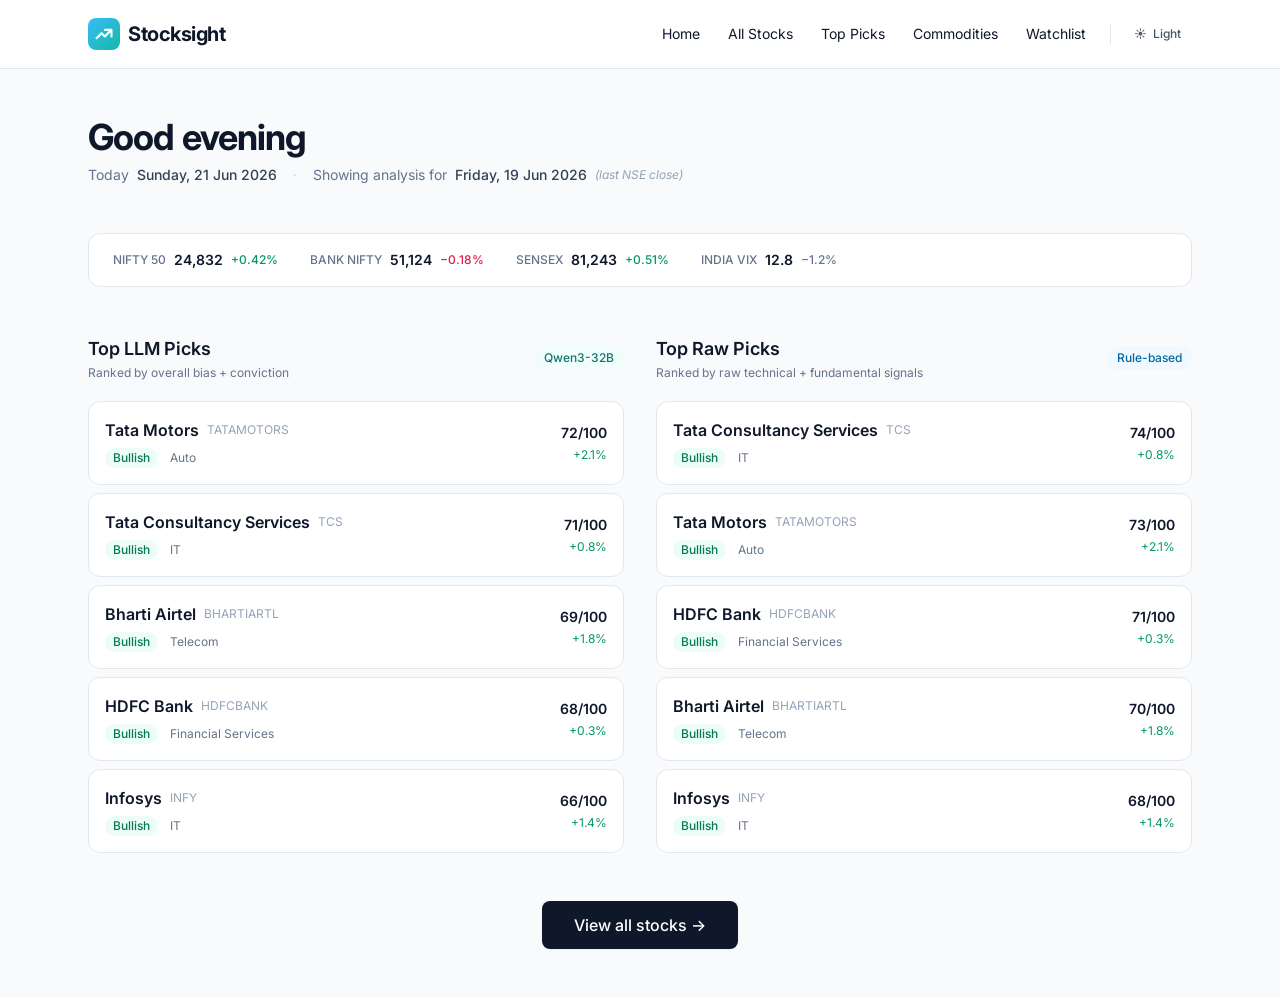
==== commit a5d03b04: "added all stocks metadata (in db and as csv) + defined sql schema" ====
--- a/frontend/styles/stock-analyzer-mock.html
+++ b/frontend/styles/stock-analyzer-mock.html
@@ -164,6 +164,7 @@
                 <a onclick="showHome()" class="px-3 py-2 rounded-md hover:bg-slate-100 cursor-pointer">Home</a>
                 <a onclick="showAllStocks()" class="px-3 py-2 rounded-md hover:bg-slate-100 cursor-pointer">All Stocks</a>
                 <a onclick="showTopRecs()" class="px-3 py-2 rounded-md hover:bg-slate-100 cursor-pointer">Top Picks</a>
+                <a onclick="showCommodities()" class="px-3 py-2 rounded-md hover:bg-slate-100 cursor-pointer">Commodities</a>
                 <a onclick="showWatchlist()" class="px-3 py-2 rounded-md hover:bg-slate-100 cursor-pointer">Watchlist</a>
                 <span class="w-px h-5 bg-slate-200 mx-2"></span>
                 <button id="theme-btn" onclick="cycleTheme()" class="theme-btn text-slate-600" title="Cycle theme: light → dark → sepia">
@@ -408,6 +409,30 @@
         <div id="watchlist-list" class="space-y-3"></div>
     </main>
 
+    <!-- ============== COMMODITIES VIEW ============== -->
+    <main id="commodities-view" class="hidden max-w-6xl mx-auto px-6 py-12">
+        <div class="mb-8">
+            <button onclick="showHome()" class="text-sm text-slate-500 hover:text-slate-900 mb-3 flex items-center gap-1">
+                ← Back to home
+            </button>
+            <div class="flex items-end justify-between flex-wrap gap-4">
+                <div>
+                    <h1 class="text-3xl font-bold tracking-tight">Commodities</h1>
+                    <p class="text-slate-500 text-sm mt-1">
+                        Yahoo Finance futures (USD) · macro-driven — rates, USD, supply/demand, geopolitics.
+                        <span id="commodities-fx"></span>
+                    </p>
+                </div>
+            </div>
+        </div>
+
+        <!-- Category filter chips (rendered by JS) -->
+        <div id="commodities-filters" class="flex flex-wrap gap-2 mb-2"></div>
+
+        <!-- Grouped card grid (rendered by JS) -->
+        <div id="commodities-groups"></div>
+    </main>
+
     <!-- ============== CENTERED MODAL (pick / stock detail) ============== -->
     <div id="drawer-overlay" class="hidden fixed inset-0 bg-slate-900/50 z-40 items-center justify-center p-4" onclick="closeDrawer()">
         <div onclick="event.stopPropagation()" class="bg-white rounded-2xl w-full max-w-xl max-h-[88vh] overflow-y-auto shadow-2xl relative">
@@ -719,6 +744,7 @@
             document.getElementById('all-stocks-view').classList.add('hidden');
             document.getElementById('top-recs-view').classList.add('hidden');
             document.getElementById('watchlist-view').classList.add('hidden');
+            document.getElementById('commodities-view').classList.add('hidden');
         }
         function showAllStocks() {
             hideAllViews();
@@ -1783,6 +1809,233 @@
             }).join('');
         }
 
+        // ============================================================
+        // COMMODITIES  (macro-driven — reference: COMMOD~1.HTM)
+        // Uses the existing #drawer-overlay modal + biasColor/changeColor
+        // helpers, so all three themes render via the same overrides.
+        // ============================================================
+        const USDINR = 85.7;
+        const OZ_G = 31.1035;                          // grams per troy ounce
+        const inrPer10gGold  = usdOz => usdOz * USDINR / OZ_G * 10;
+        const inrPerKgSilver = usdOz => usdOz * USDINR / OZ_G * 1000;
+        const cmdFmt = n => n.toLocaleString('en-IN', { maximumFractionDigits: 0 });
+
+        const commodities = [
+            // METALS
+            {sym:'GC=F', name:'Gold',          cat:'Metals', emoji:'🥇', price:4182.40, unit:'/oz', chg:+0.9,  bias:'bull',    driver:'Fed rate-cut bets and steady central-bank buying keep the bid firm.',
+               rsi:61, trend:'Above 50 & 200 DMA', range52:'2,780 – 4,240', dayRange:'4,150 – 4,196',
+               analysis:'Gold remains in an established uptrend, trading above both its 50- and 200-day moving averages. The move is driven by expectations of Fed easing, a softer dollar, and record central-bank accumulation. Momentum is constructive but RSI in the low-60s leaves some room before overbought.',
+               risks:['A hawkish Fed surprise would lift real yields and pressure gold','Sharp dollar strength caps upside','Positioning is crowded — a long unwind could be sharp']},
+            {sym:'SI=F', name:'Silver',        cat:'Metals', emoji:'🥈', price:52.18,   unit:'/oz', chg:+1.6,  bias:'bull',    driver:'Industrial + solar demand firm on top of gold’s tailwind.',
+               rsi:64, trend:'Above 50 & 200 DMA', range52:'28.4 – 53.9', dayRange:'51.3 – 52.6',
+               analysis:'Silver is outperforming gold, helped by its dual role as both a precious and industrial metal. Solar and electronics demand underpins the physical market while investor flows track gold. Higher beta means larger swings in both directions.',
+               risks:['Silver’s industrial demand makes it sensitive to a growth slowdown','Higher volatility than gold','Gold/silver ratio mean-reversion could cap gains']},
+            {sym:'PL=F', name:'Platinum',      cat:'Metals', emoji:'⚪', price:1048.00, unit:'/oz', chg:-0.4,  bias:'neutral', driver:'Auto-catalyst demand soft as the EV shift continues.',
+               rsi:49, trend:'Near 50 DMA', range52:'880 – 1,120', dayRange:'1,040 – 1,058',
+               analysis:'Platinum is range-bound. Autocatalyst demand is under structural pressure from EV adoption, though supply discipline in South Africa provides a floor. No clear directional catalyst near term.',
+               risks:['EV adoption erodes long-term catalyst demand','South African supply is a swing factor','Thin, illiquid market amplifies moves']},
+            {sym:'PA=F', name:'Palladium',     cat:'Metals', emoji:'⚪', price:1121.50, unit:'/oz', chg:-1.1,  bias:'bear',    driver:'EV transition steadily eroding gasoline-catalyst demand.',
+               rsi:41, trend:'Below 50 DMA', range52:'860 – 1,340', dayRange:'1,110 – 1,138',
+               analysis:'Palladium remains under structural pressure as gasoline-engine catalyst demand fades with electrification. Rallies have been sold. Trend and momentum both lean bearish.',
+               risks:['Structural demand decline from EV shift','Substitution toward platinum','Supply shocks from Russia can spike prices unexpectedly']},
+            {sym:'HG=F', name:'Copper',        cat:'Metals', emoji:'🟠', price:5.24,    unit:'/lb', chg:+0.7,  bias:'bull',    driver:'China stimulus hopes and grid/EV demand support the “Dr. Copper” bid.',
+               rsi:58, trend:'Above 50 DMA', range52:'3.90 – 5.45', dayRange:'5.19 – 5.28',
+               analysis:'Copper is firm on expectations of Chinese stimulus and structural demand from electrification and grid build-out. As a growth bellwether it is sensitive to global PMI data.',
+               risks:['China demand disappointment is the key downside','Global recession would hit industrial metals hard','Mine supply additions could soften the deficit']},
+
+            // ENERGY
+            {sym:'CL=F', name:'Crude Oil (WTI)', cat:'Energy', emoji:'🛢️', price:76.54, unit:'/bbl', chg:+0.9, bias:'neutral', driver:'OPEC+ supply discipline balanced against soft demand signals.',
+               rsi:52, trend:'Near 50 DMA', range52:'62.1 – 89.4', dayRange:'75.6 – 77.2',
+               analysis:'WTI is caught between OPEC+ production restraint and demand concerns tied to global growth. Middle-East risk premium adds a floor. Broadly range-bound without a fresh catalyst.',
+               risks:['Demand slowdown from weaker global growth','OPEC+ policy shifts move the market sharply','Geopolitical escalation spikes prices']},
+            {sym:'BZ=F', name:'Brent Crude',   cat:'Energy', emoji:'🛢️', price:80.10,  unit:'/bbl', chg:-0.6, bias:'bear',    driver:'Middle-East risk premium easing after ceasefire progress.',
+               rsi:47, trend:'Near 50 DMA', range52:'66.0 – 92.8', dayRange:'79.4 – 81.0',
+               analysis:'Brent is softening as the geopolitical risk premium unwinds following diplomatic progress. Fundamentals point to a broadly balanced-to-soft market into next quarter.',
+               risks:['Renewed conflict would re-add a risk premium','Demand weakness in Asia','OPEC+ compliance slippage']},
+            {sym:'NG=F', name:'Natural Gas',   cat:'Energy', emoji:'🔥', price:3.78,   unit:'/MMBtu', chg:-2.3, bias:'bear',   driver:'Mild weather and high storage weigh on prices.',
+               rsi:38, trend:'Below 50 DMA', range52:'1.85 – 4.40', dayRange:'3.72 – 3.90',
+               analysis:'Natural gas is under pressure from mild weather and comfortable storage levels. The market is notoriously volatile and weather-driven; a cold snap can reverse the trend quickly.',
+               risks:['Weather is the dominant, unpredictable driver','LNG export demand can tighten balances fast','Extremely high volatility']},
+            {sym:'RB=F', name:'RBOB Gasoline', cat:'Energy', emoji:'⛽', price:2.31,   unit:'/gal', chg:+0.4, bias:'neutral', driver:'Summer driving-season demand vs ample refinery output.',
+               rsi:53, trend:'Near 50 DMA', range52:'1.92 – 2.68', dayRange:'2.29 – 2.34',
+               analysis:'Gasoline tracks crude with a seasonal demand overlay. Peak driving season supports the crack spread, offset by healthy refinery utilisation.',
+               risks:['Follows crude oil direction','Refinery outages spike prices','Demand destruction if pump prices climb']},
+            {sym:'HO=F', name:'Heating Oil',   cat:'Energy', emoji:'🔆', price:2.49,   unit:'/gal', chg:+0.2, bias:'neutral', driver:'Winter-demand build ahead; distillate inventories watched.',
+               rsi:51, trend:'Near 50 DMA', range52:'2.05 – 2.95', dayRange:'2.47 – 2.52',
+               analysis:'Heating oil is seasonally sensitive with winter demand approaching. Distillate inventories and diesel demand (a growth proxy) are the key watch-points.',
+               risks:['Warm winter cuts demand','Tied to crude and diesel spreads','Industrial slowdown hits distillate demand']},
+
+            // AGRICULTURE
+            {sym:'ZC=F', name:'Corn',          cat:'Agriculture', emoji:'🌽', price:431.25, unit:'¢/bu', chg:-0.8, bias:'bear', driver:'Strong harvest and ample global supply pressure prices.',
+               rsi:42, trend:'Below 50 DMA', range52:'388 – 512', dayRange:'428 – 436',
+               analysis:'Corn is soft on the back of a strong harvest and comfortable global stocks. Weather during the growing season and export demand are the swing factors.',
+               risks:['Weather shocks can reverse quickly','Export demand (esp. China) is volatile','Ethanol demand ties it to energy']},
+            {sym:'ZS=F', name:'Soybeans',      cat:'Agriculture', emoji:'🫘', price:1048.50, unit:'¢/bu', chg:+0.5, bias:'neutral', driver:'Chinese export demand steadies an otherwise well-supplied market.',
+               rsi:50, trend:'Near 50 DMA', range52:'960 – 1,190', dayRange:'1,040 – 1,056',
+               analysis:'Soybeans are balanced — South American supply is ample while Chinese import demand provides support. Trade-flow headlines drive short-term moves.',
+               risks:['China trade policy is the dominant driver','South American weather and harvest','Currency (BRL) affects competitiveness']},
+            {sym:'ZW=F', name:'Wheat',         cat:'Agriculture', emoji:'🌾', price:562.00, unit:'¢/bu', chg:+1.2, bias:'bull', driver:'Black Sea supply concerns add a risk premium.',
+               rsi:56, trend:'Above 50 DMA', range52:'498 – 690', dayRange:'554 – 568',
+               analysis:'Wheat carries a geopolitical risk premium from Black Sea supply uncertainty. Global stocks are adequate, so the market is headline-driven rather than trend-driven.',
+               risks:['Black Sea / export-corridor headlines','Global stocks remain adequate','Weather in major exporters']},
+            {sym:'KC=F', name:'Coffee',        cat:'Agriculture', emoji:'☕', price:321.40, unit:'¢/lb', chg:+2.1, bias:'bull', driver:'Brazil frost/drought risk tightening the arabica balance.',
+               rsi:67, trend:'Above 50 & 200 DMA', range52:'210 – 340', dayRange:'314 – 326',
+               analysis:'Coffee is in a strong uptrend on Brazilian weather risk (frost and drought) tightening the arabica supply outlook. Momentum is strong but RSI is approaching overbought.',
+               risks:['Weather premium can deflate fast if rains arrive','Overbought momentum','Speculative positioning is heavy']},
+            {sym:'CT=F', name:'Cotton',        cat:'Agriculture', emoji:'🧺', price:67.80, unit:'¢/lb', chg:-0.9, bias:'bear', driver:'Weak global textile demand caps prices.',
+               rsi:43, trend:'Below 50 DMA', range52:'60.2 – 82.5', dayRange:'67.1 – 68.6',
+               analysis:'Cotton is soft on subdued textile and apparel demand amid a cautious consumer. Supply is adequate; demand recovery is the missing catalyst.',
+               risks:['Consumer/apparel demand is weak','Tied to global growth','Polyester substitution']},
+            {sym:'SB=F', name:'Sugar',         cat:'Agriculture', emoji:'🍬', price:19.15, unit:'¢/lb', chg:+0.7, bias:'bull', driver:'India export curbs and firm ethanol demand support prices.',
+               rsi:55, trend:'Above 50 DMA', range52:'16.4 – 24.1', dayRange:'18.9 – 19.3',
+               analysis:'Sugar is supported by Indian export restrictions and strong Brazilian ethanol demand diverting cane. Global balance is tightening at the margin.',
+               risks:['India policy can flip supply quickly','Brazilian cane allocation shifts','Oil prices affect the ethanol/sugar mix']},
+            {sym:'CC=F', name:'Cocoa',         cat:'Agriculture', emoji:'🍫', price:7520.00, unit:'/MT', chg:+1.8, bias:'bull', driver:'Persistent West-African supply deficit keeps prices elevated.',
+               rsi:63, trend:'Above 50 DMA', range52:'5,900 – 9,800', dayRange:'7,410 – 7,590',
+               analysis:'Cocoa remains structurally tight due to poor West-African harvests (disease, weather, ageing trees). Prices are elevated and volatile as supply struggles to recover.',
+               risks:['Extreme volatility at high price levels','Demand destruction from high prices','A supply recovery would correct sharply']},
+            {sym:'OJ=F', name:'Orange Juice',  cat:'Agriculture', emoji:'🍊', price:372.10, unit:'¢/lb', chg:+0.3, bias:'bull', driver:'Florida crop disease and hurricane risk keep supply tight.',
+               rsi:59, trend:'Above 50 DMA', range52:'300 – 480', dayRange:'366 – 378',
+               analysis:'Orange juice supply is constrained by Florida citrus greening disease and hurricane damage. A thin, illiquid market means outsized moves on any supply news.',
+               risks:['Very thin, illiquid market','Weather / hurricane season','Demand elasticity at high prices']},
+
+            // LIVESTOCK
+            {sym:'LE=F', name:'Live Cattle',   cat:'Livestock', emoji:'🐄', price:188.30, unit:'¢/lb', chg:+0.6, bias:'bull', driver:'Tight cattle supply and low herd numbers support prices.',
+               rsi:60, trend:'Above 50 DMA', range52:'170 – 196', dayRange:'186 – 190',
+               analysis:'Live cattle are supported by a multi-year-low US herd and tight supply. Beef demand and feed costs are the key variables.',
+               risks:['Consumer beef demand at high retail prices','Feed (corn) cost swings','Herd rebuilding will eventually add supply']},
+            {sym:'HE=F', name:'Lean Hogs',     cat:'Livestock', emoji:'🐖', price:91.80, unit:'¢/lb', chg:-1.4, bias:'bear', driver:'Soft export demand and ample supply weigh on prices.',
+               rsi:40, trend:'Below 50 DMA', range52:'78 – 108', dayRange:'90.6 – 93.4',
+               analysis:'Lean hogs are pressured by weak export demand and comfortable supply. Seasonal demand patterns and Chinese buying are the swing factors.',
+               risks:['Export demand (China) is volatile','Disease outbreaks (ASF) shift supply','Feed cost changes']},
+            {sym:'GF=F', name:'Feeder Cattle', cat:'Livestock', emoji:'🐂', price:258.20, unit:'¢/lb', chg:+0.2, bias:'neutral', driver:'Herd rebuilding vs low supply keeps prices range-bound.',
+               rsi:52, trend:'Near 50 DMA', range52:'232 – 272', dayRange:'256 – 261',
+               analysis:'Feeder cattle balance tight supply against gradual herd rebuilding. Prices move inversely to feed costs and track the live-cattle complex.',
+               risks:['Inverse sensitivity to corn/feed prices','Tied to live-cattle direction','Drought affects grazing and placements']},
+        ];
+
+        const COMMODITY_CATS = ['Metals', 'Energy', 'Agriculture', 'Livestock'];
+        let commodityFilter = 'all';
+        let commoditiesInit = false;
+
+        const commodityBiasLabel = (b) => b === 'bull' ? 'Bullish' : b === 'bear' ? 'Bearish' : 'Neutral';
+        const commodityPrice = (p) => p < 10 ? p.toFixed(2) : cmdFmt(p);
+
+        function renderCommodityFilters() {
+            const cats = ['all', ...COMMODITY_CATS];
+            document.getElementById('commodities-filters').innerHTML = cats.map(cat => {
+                const active = cat === commodityFilter;
+                const label = cat === 'all' ? 'All' : cat;
+                const cls = active
+                    ? 'bg-slate-900 text-white border-slate-900'
+                    : 'bg-white text-slate-600 border-slate-200 hover:text-slate-900';
+                return `<button onclick="setCommodityFilter('${cat}')" class="px-4 py-2 rounded-full text-sm font-medium border cursor-pointer transition ${cls}">${label}</button>`;
+            }).join('');
+        }
+
+        function setCommodityFilter(cat) {
+            commodityFilter = cat;
+            renderCommodityFilters();
+            renderCommodities();
+        }
+
+        function commodityStatTile(k, v) {
+            return `<div class="bg-slate-50 border border-slate-100 rounded-lg px-3 py-2.5">
+                        <div class="text-xs text-slate-400 font-semibold uppercase tracking-wide">${k}</div>
+                        <div class="text-sm font-semibold text-slate-900 mt-0.5">${v}</div>
+                    </div>`;
+        }
+
+        function renderCommodities() {
+            const cats = commodityFilter === 'all' ? COMMODITY_CATS : [commodityFilter];
+            document.getElementById('commodities-groups').innerHTML = cats.map(cat => {
+                const items = commodities.filter(d => d.cat === cat);
+                if (!items.length) return '';
+                const cards = items.map(d => {
+                    const up = d.chg >= 0;
+                    const label = commodityBiasLabel(d.bias);
+                    let inrLine = '';
+                    if (d.sym === 'GC=F') inrLine = `<div class="text-xs text-slate-500 mb-2">≈ ₹${cmdFmt(inrPer10gGold(d.price))} / 10g</div>`;
+                    if (d.sym === 'SI=F') inrLine = `<div class="text-xs text-slate-500 mb-2">≈ ₹${cmdFmt(inrPerKgSilver(d.price))} / kg</div>`;
+                    return `
+                        <div onclick="openCommodity('${d.sym}')" class="bg-white border border-slate-200 hover:border-sky-300 hover:shadow-md rounded-xl p-4 cursor-pointer transition">
+                            <div class="flex items-center justify-between mb-3">
+                                <div class="flex items-center gap-2.5 min-w-0">
+                                    <div class="w-9 h-9 rounded-lg bg-slate-100 flex items-center justify-center text-lg shrink-0">${d.emoji}</div>
+                                    <div class="min-w-0">
+                                        <div class="font-semibold text-slate-900 truncate leading-tight">${d.name}</div>
+                                        <div class="text-xs text-slate-400">${d.sym}</div>
+                                    </div>
+                                </div>
+                                <span class="text-xs font-medium px-2 py-0.5 rounded-full shrink-0 ${biasColor(label)}">${label}</span>
+                            </div>
+                            <div class="flex items-end justify-between mb-2">
+                                <div class="text-xl font-bold text-slate-900">${commodityPrice(d.price)}<span class="text-xs font-medium text-slate-400 ml-1">${d.unit}</span></div>
+                                <div class="text-sm font-semibold ${changeColor(d.chg)}">${up ? '▲' : '▼'} ${Math.abs(d.chg).toFixed(1)}%</div>
+                            </div>
+                            ${inrLine}
+                            <div class="text-xs text-slate-500 leading-relaxed border-t border-slate-100 pt-2.5">${d.driver}</div>
+                        </div>`;
+                }).join('');
+                return `<div class="text-xs font-bold uppercase tracking-wider text-slate-400 mt-8 mb-3">${cat}</div>
+                        <div class="grid grid-cols-1 sm:grid-cols-2 md:grid-cols-3 lg:grid-cols-4 gap-4">${cards}</div>`;
+            }).join('');
+        }
+
+        // Reuses the shared #drawer-overlay centered modal (same one the stock cards use).
+        function openCommodity(sym) {
+            const d = commodities.find(x => x.sym === sym);
+            if (!d) return;
+            const up = d.chg >= 0;
+            const label = commodityBiasLabel(d.bias);
+            let inrLine = '';
+            if (d.sym === 'GC=F') inrLine = `≈ ₹${cmdFmt(inrPer10gGold(d.price))} / 10g (MCX-equivalent)`;
+            if (d.sym === 'SI=F') inrLine = `≈ ₹${cmdFmt(inrPerKgSilver(d.price))} / kg (MCX-equivalent)`;
+            document.getElementById('drawer-content').innerHTML = `
+                <div class="flex items-center gap-3 mb-1">
+                    <div class="w-11 h-11 rounded-xl bg-slate-100 flex items-center justify-center text-2xl">${d.emoji}</div>
+                    <div>
+                        <div class="text-xl font-bold text-slate-900">${d.name}</div>
+                        <div class="text-xs text-slate-500">${d.sym} · ${d.cat}</div>
+                    </div>
+                </div>
+                <div class="flex items-end gap-3 mt-4 mb-1">
+                    <div class="text-3xl font-bold text-slate-900">${commodityPrice(d.price)}<span class="text-sm font-medium text-slate-400 ml-1">USD${d.unit}</span></div>
+                    <div class="text-base font-semibold ${changeColor(d.chg)} pb-1">${up ? '▲' : '▼'} ${Math.abs(d.chg).toFixed(1)}%</div>
+                </div>
+                ${inrLine ? `<div class="text-sm text-slate-500 mb-4">${inrLine}</div>` : '<div class="h-2"></div>'}
+                <div class="grid grid-cols-2 gap-3 mb-4">
+                    ${commodityStatTile('Trend', d.trend)}
+                    ${commodityStatTile('RSI (14)', d.rsi)}
+                    ${commodityStatTile('Day range', d.dayRange)}
+                    ${commodityStatTile('52-week range', d.range52)}
+                </div>
+                <div class="bg-gradient-to-br from-sky-50 to-teal-50 border border-slate-200 rounded-xl p-4 mb-4">
+                    <div class="text-xs font-bold uppercase tracking-wider text-sky-600 mb-2">LLM Analysis · ${label}</div>
+                    <p class="text-sm text-slate-700 leading-relaxed">${d.analysis}</p>
+                </div>
+                <div class="text-xs font-bold uppercase tracking-wider text-slate-400 mb-2">Key Risks</div>
+                <ul class="space-y-2 mb-2">
+                    ${d.risks.map(r => `<li class="text-sm text-slate-700 leading-snug flex gap-2"><span class="text-rose-500 shrink-0">⚠</span><span>${r}</span></li>`).join('')}
+                </ul>
+                <div class="text-xs text-slate-400 text-center mt-5 leading-relaxed">Price data: Yahoo Finance futures (${d.sym}), USD. Commodity analysis is driven by macro factors (rates, USD, supply/demand, geopolitics) — not company fundamentals.</div>`;
+            const overlay = document.getElementById('drawer-overlay');
+            overlay.classList.remove('hidden');
+            overlay.classList.add('flex');
+        }
+
+        function showCommodities() {
+            hideAllViews();
+            document.getElementById('commodities-view').classList.remove('hidden');
+            if (!commoditiesInit) {
+                document.getElementById('commodities-fx').textContent = `USD/INR ≈ ${USDINR}.`;
+                renderCommodityFilters();
+                commoditiesInit = true;
+            }
+            renderCommodities();
+            window.scrollTo(0, 0);
+        }
+
         // ----- Theme cycle: light → dark → sepia → light -----
         const themes = ['light', 'dark', 'sepia'];
         const themeIcons = { light: '☀', dark: '☾', sepia: '☕' };
